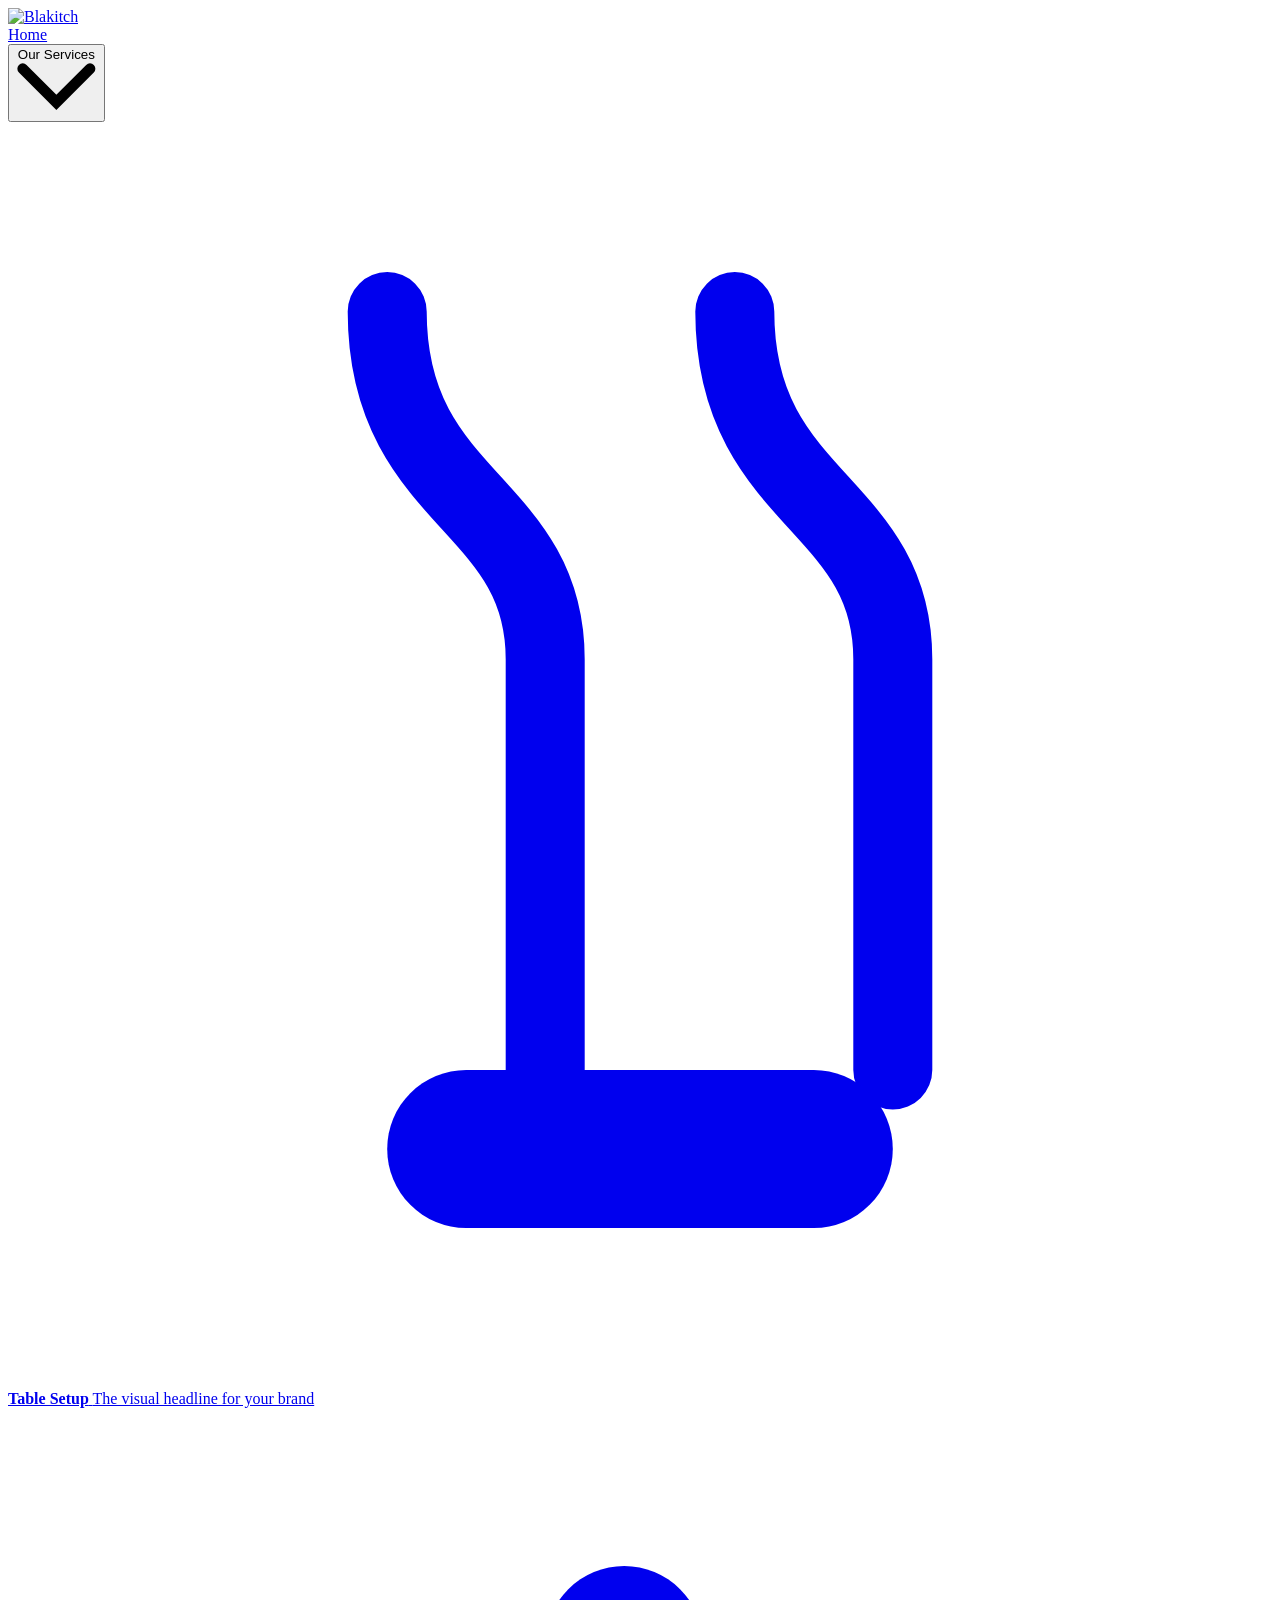
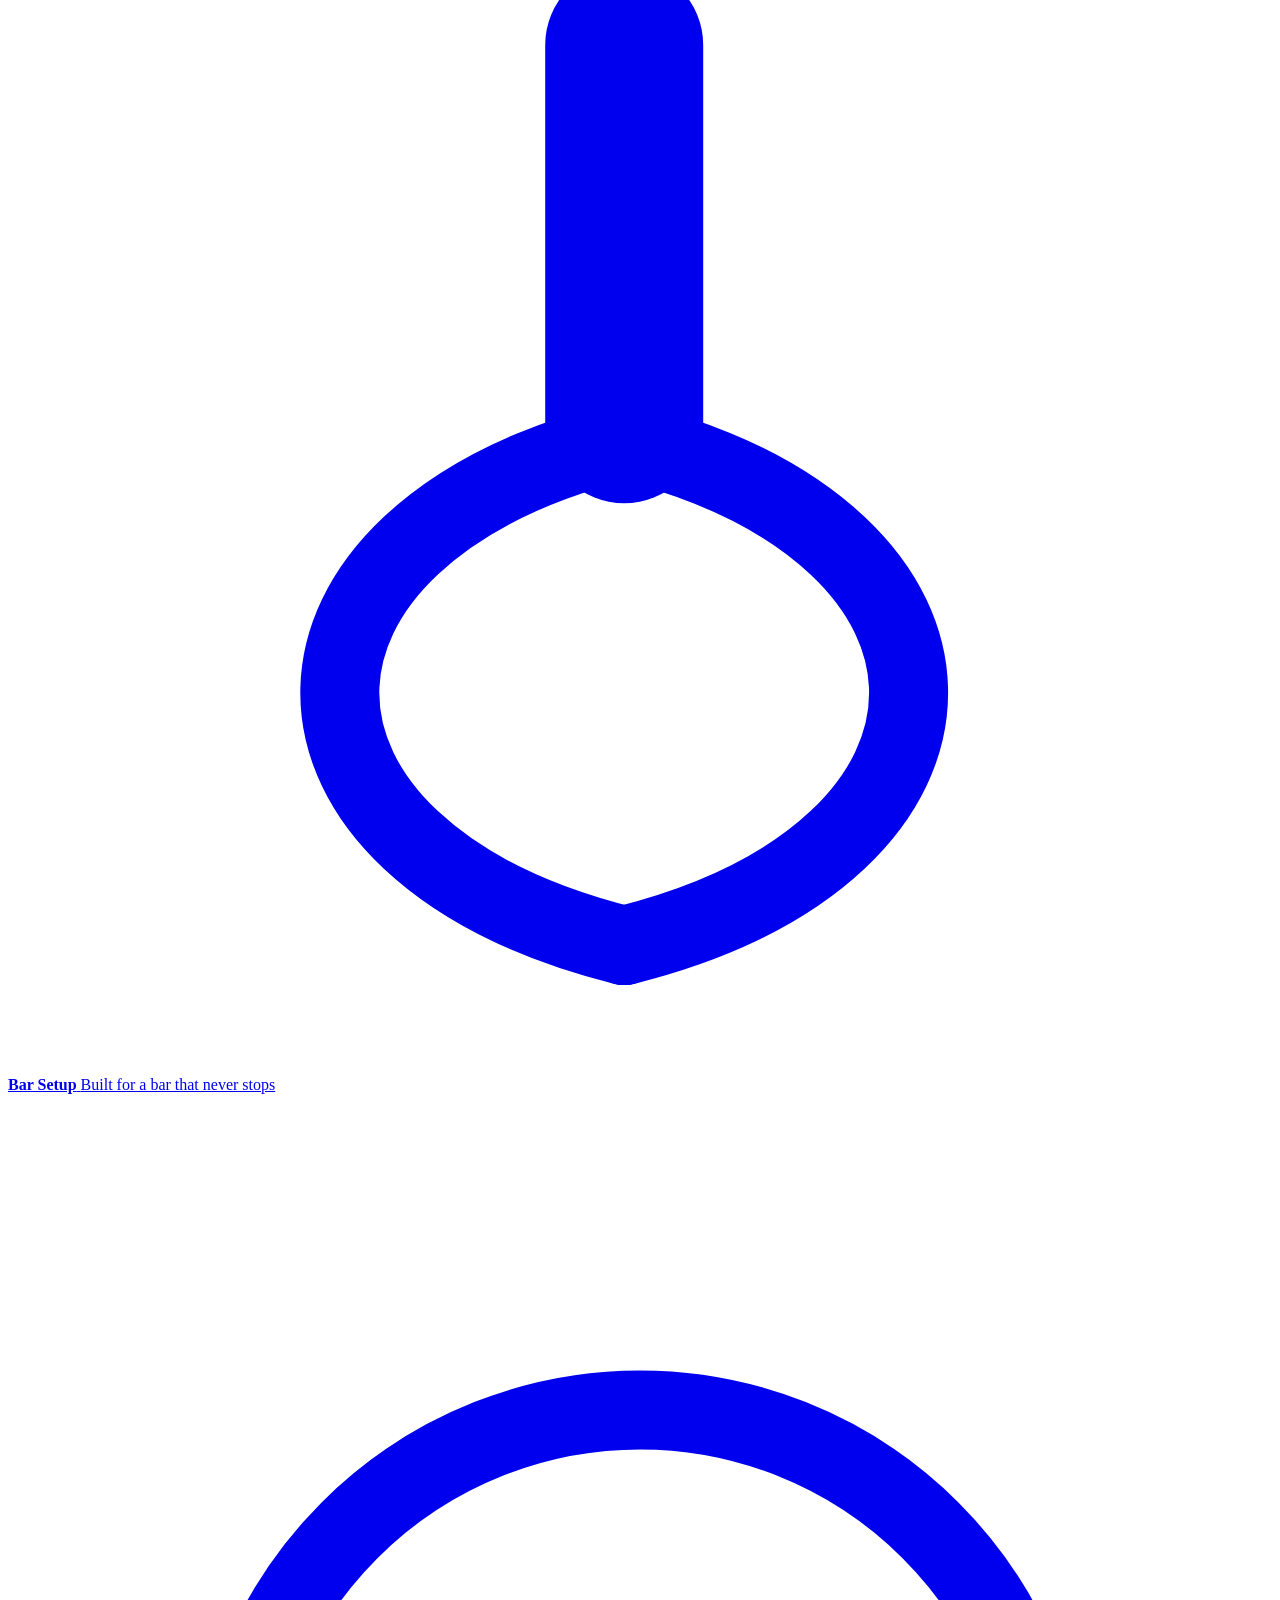
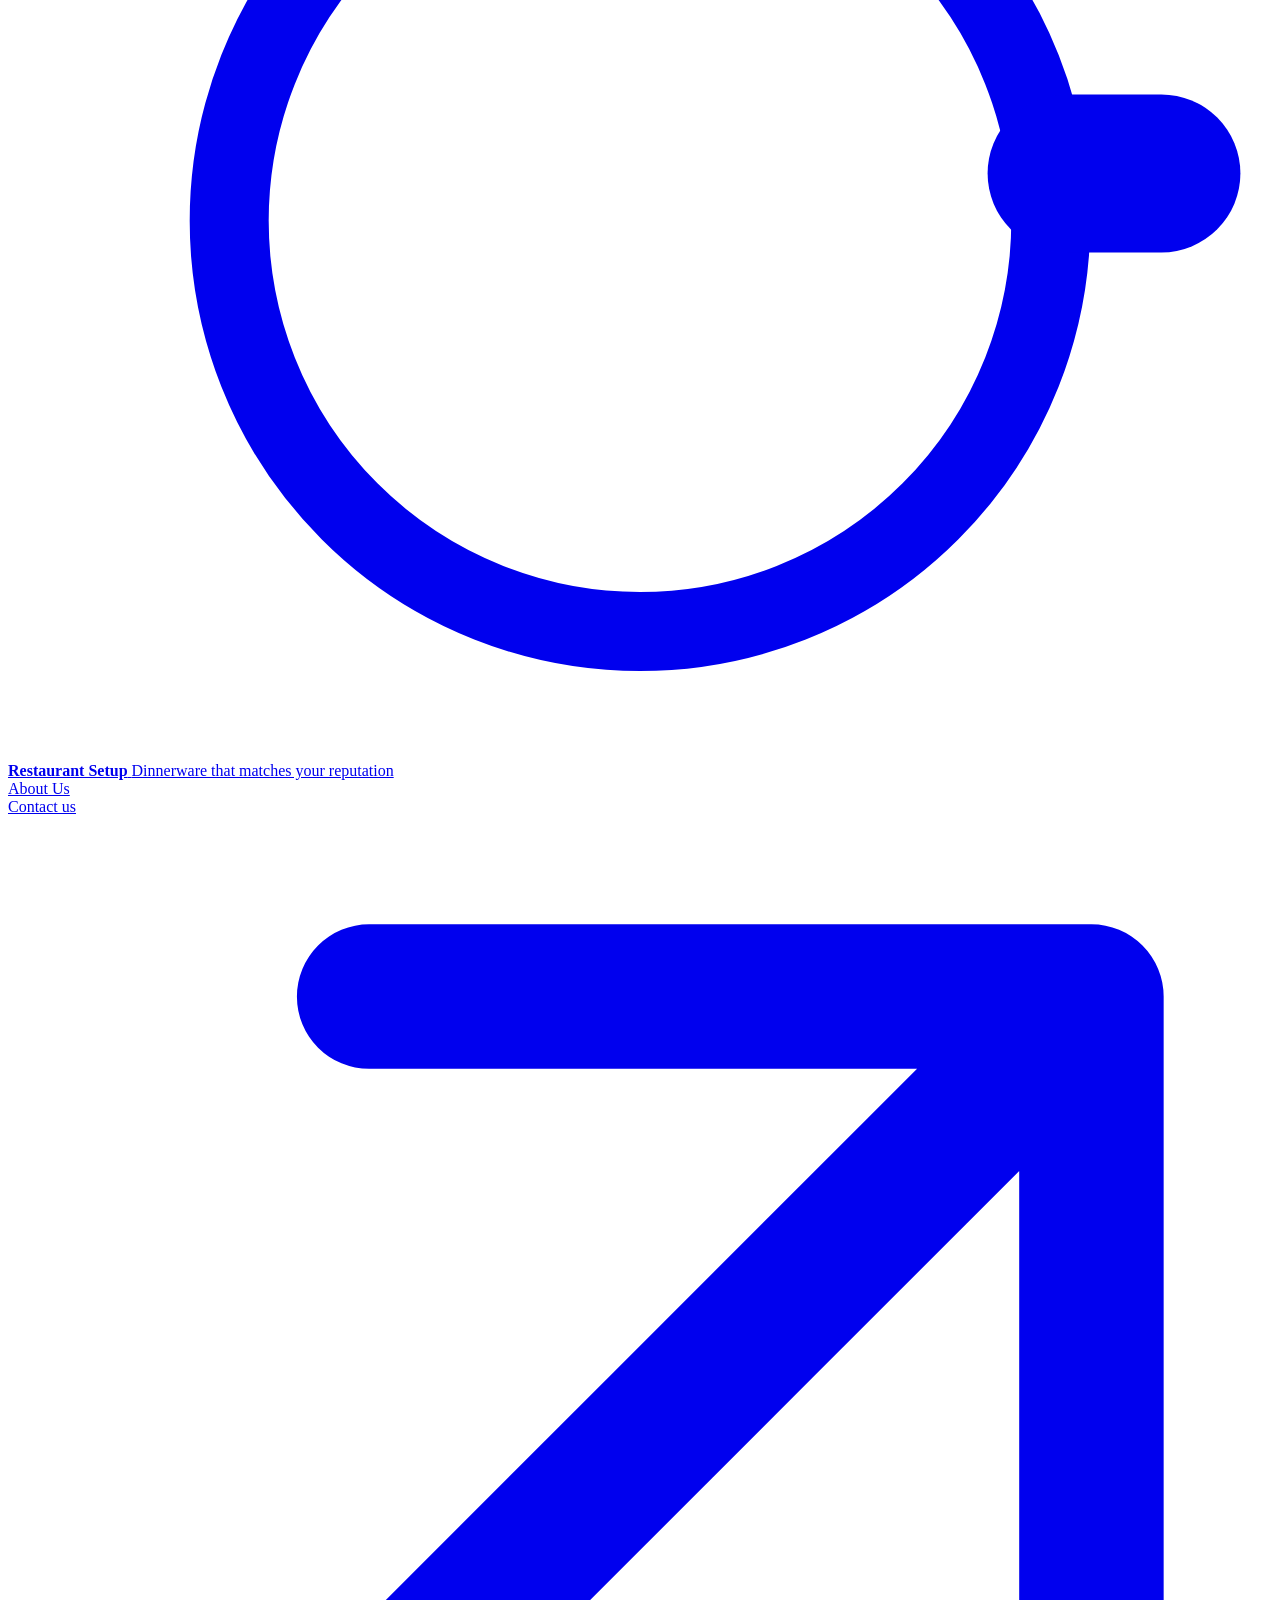
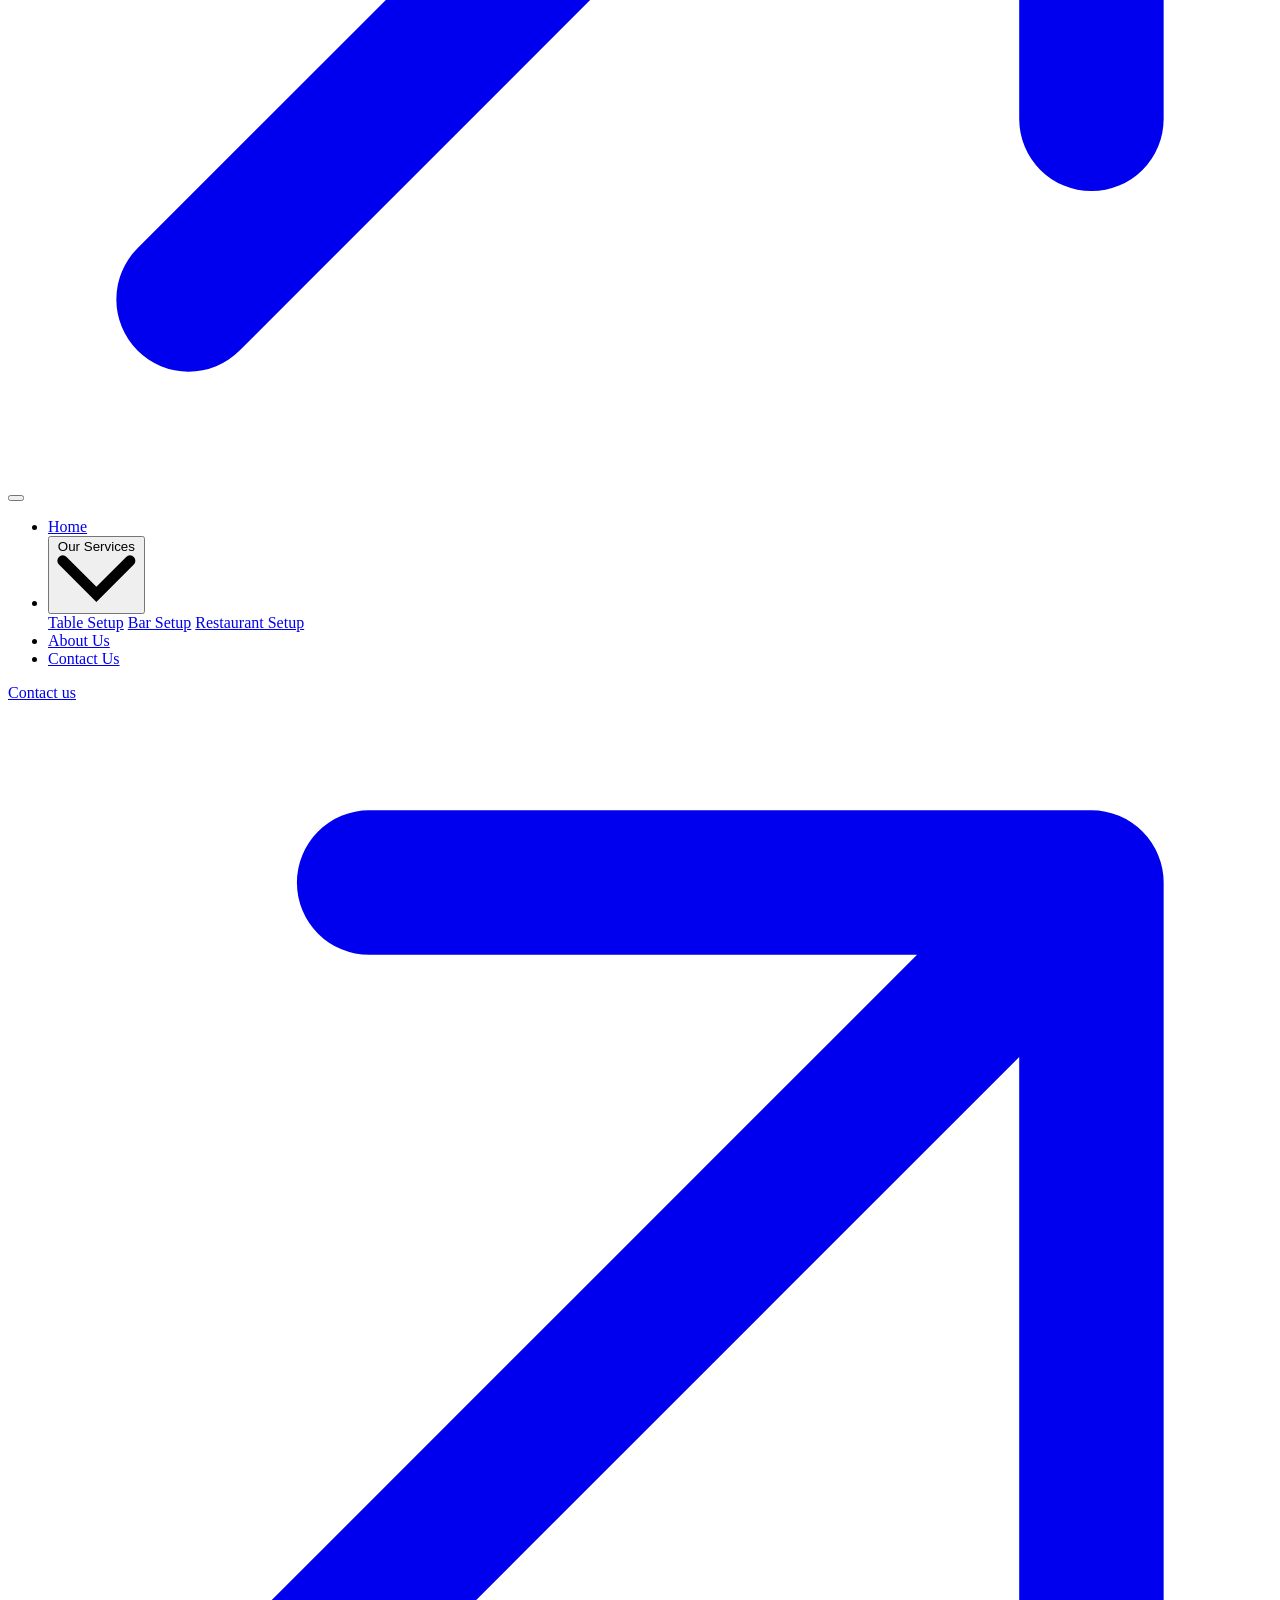
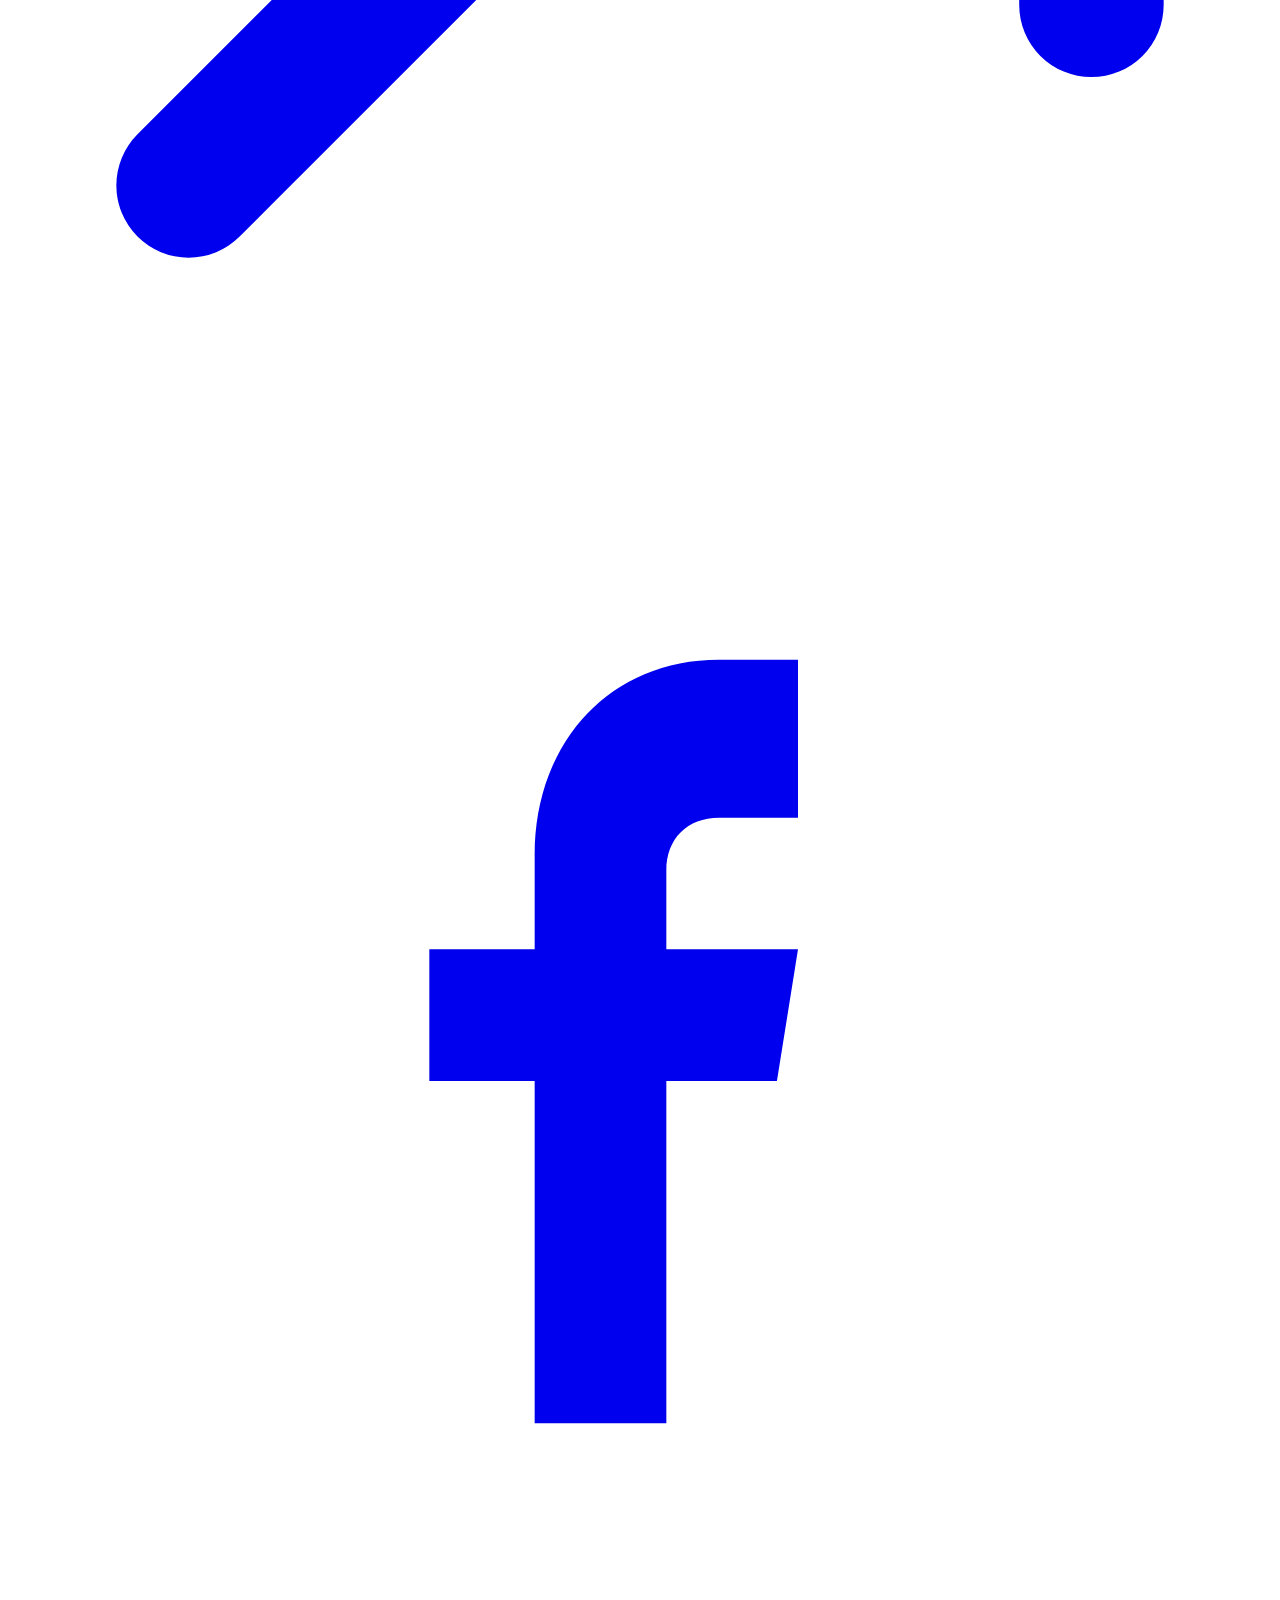
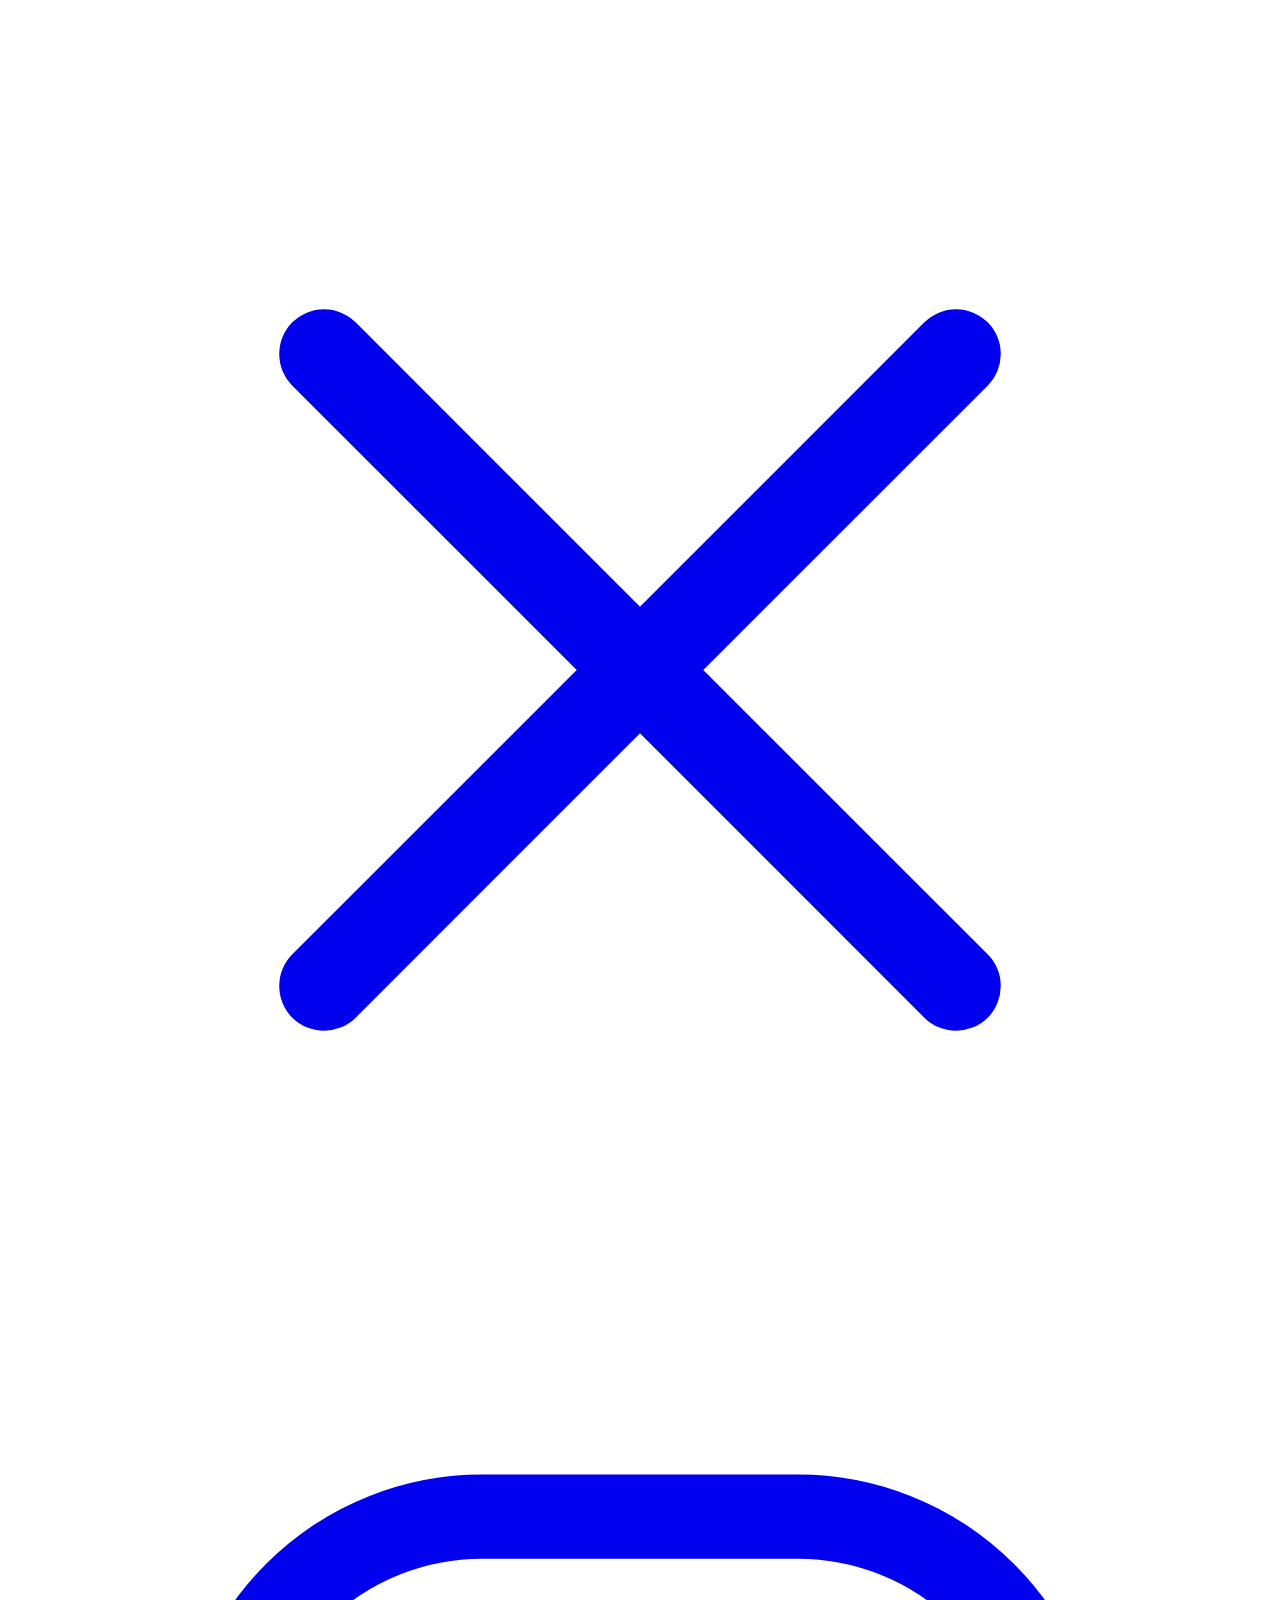
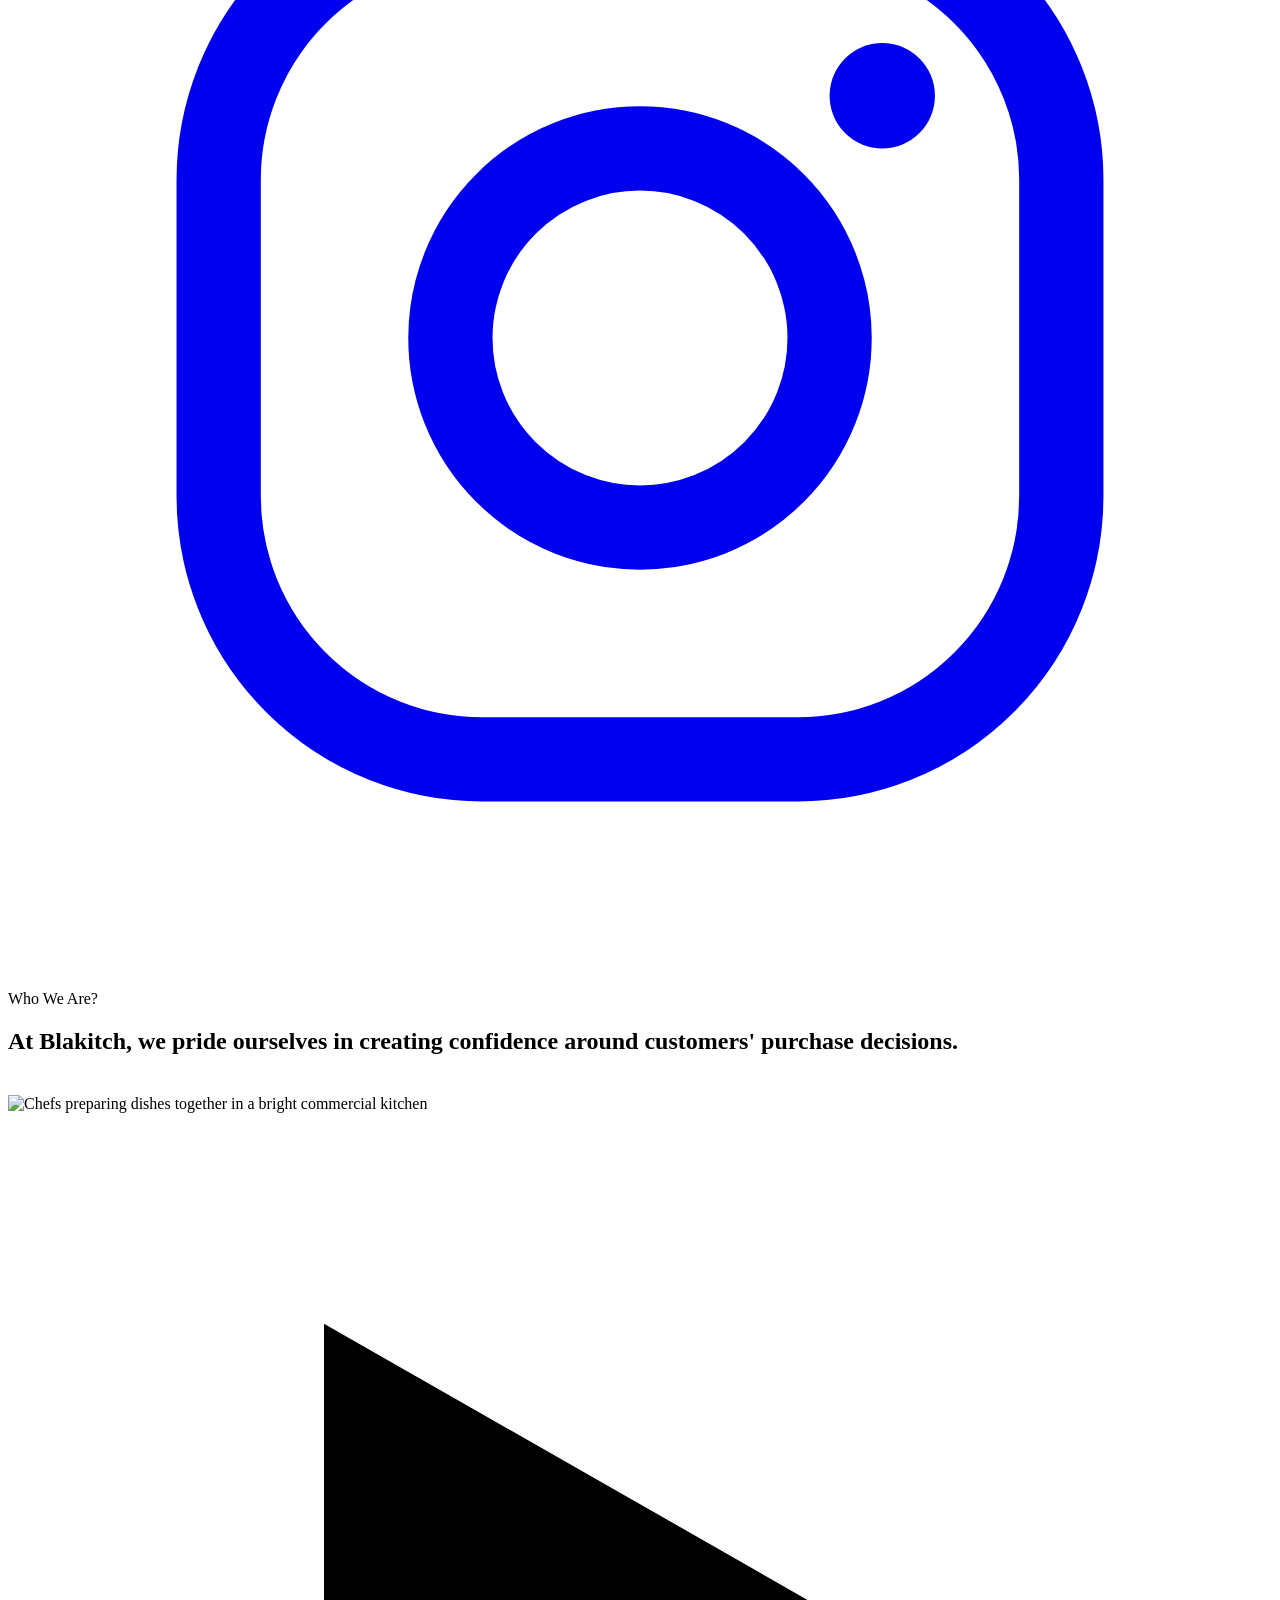
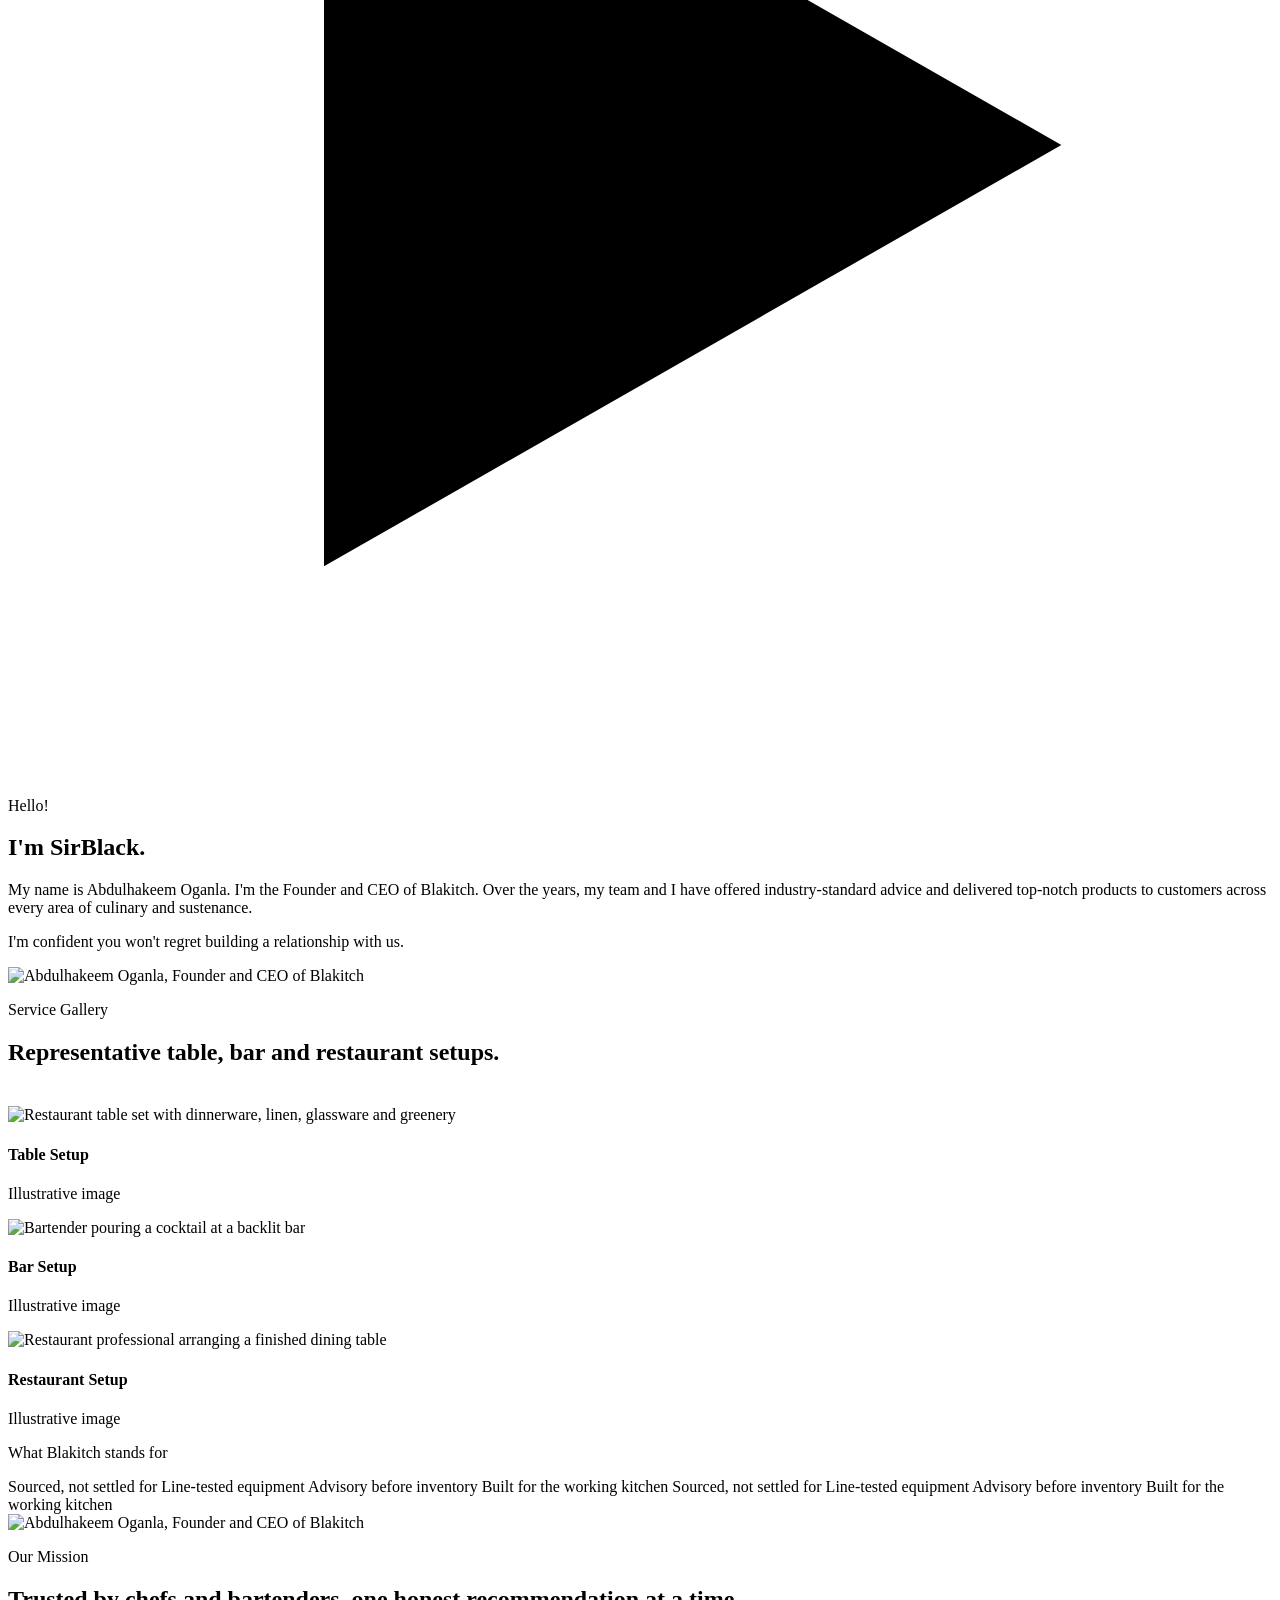
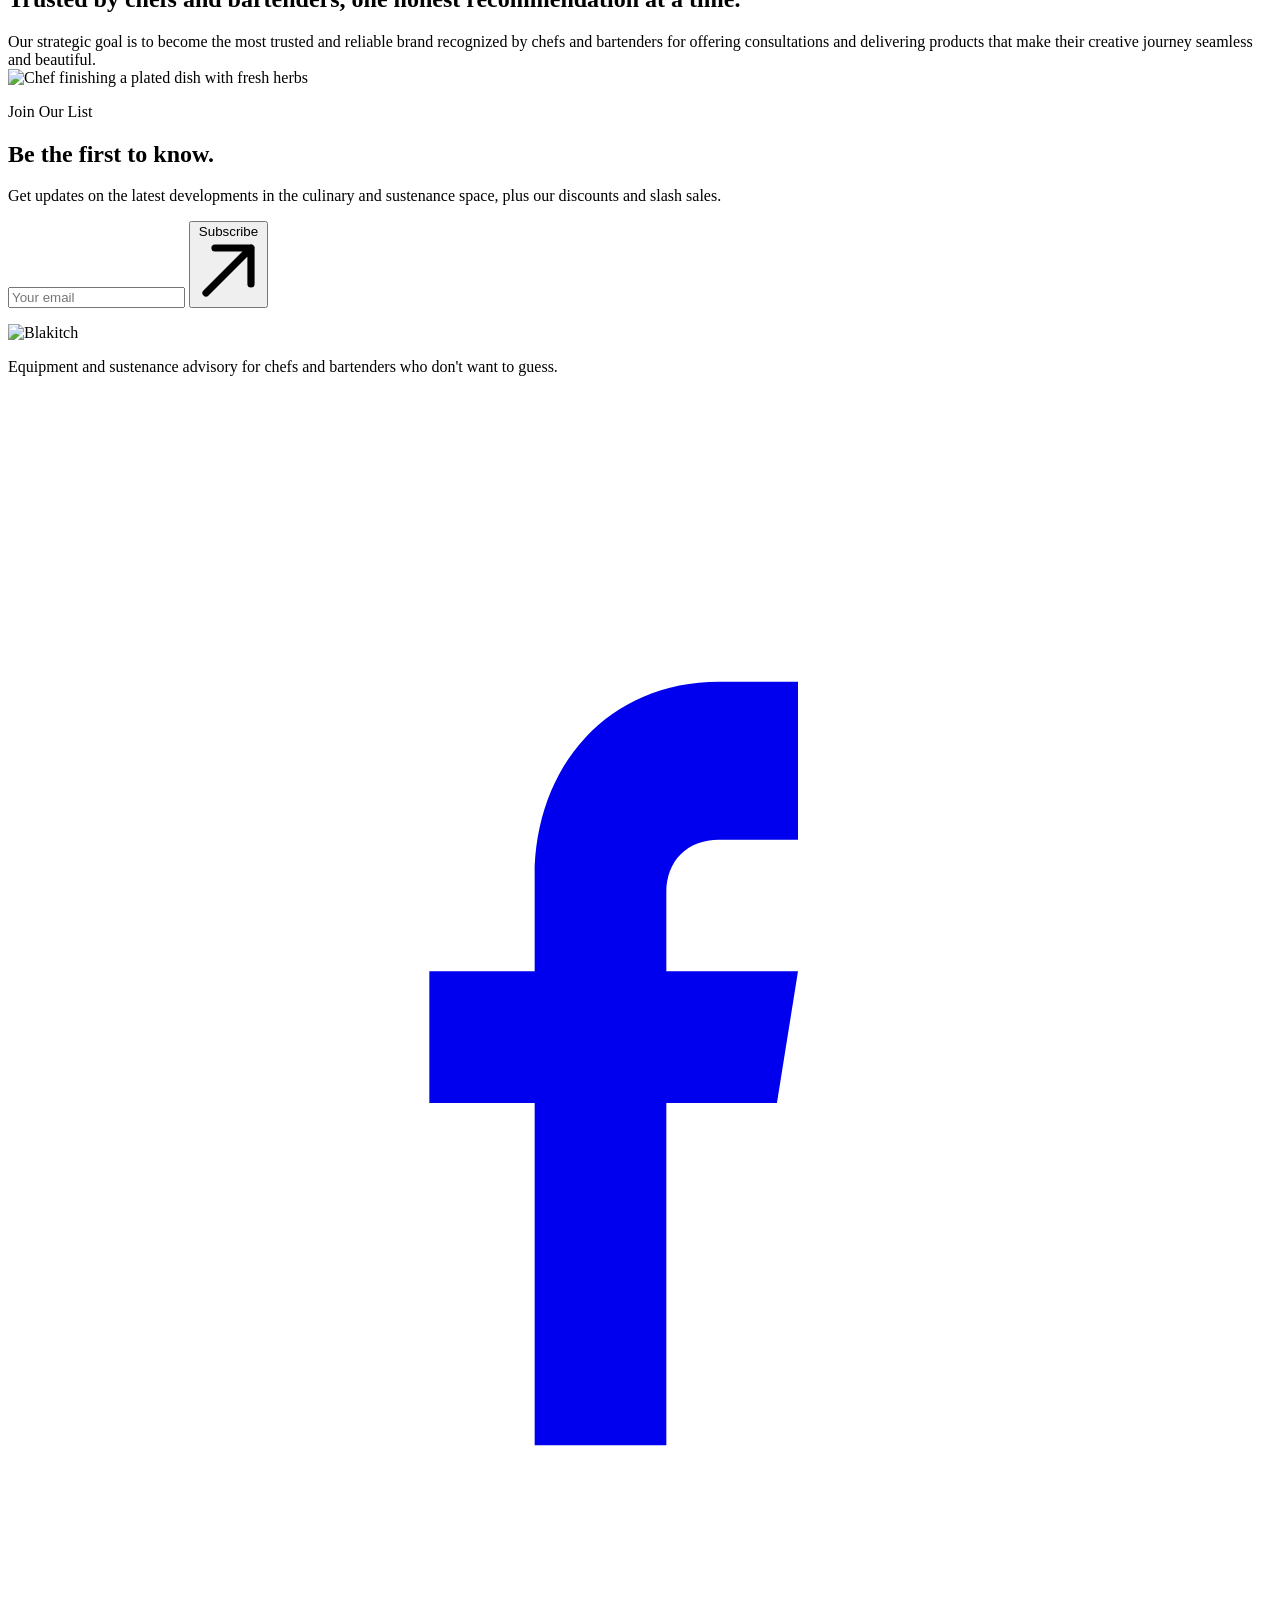
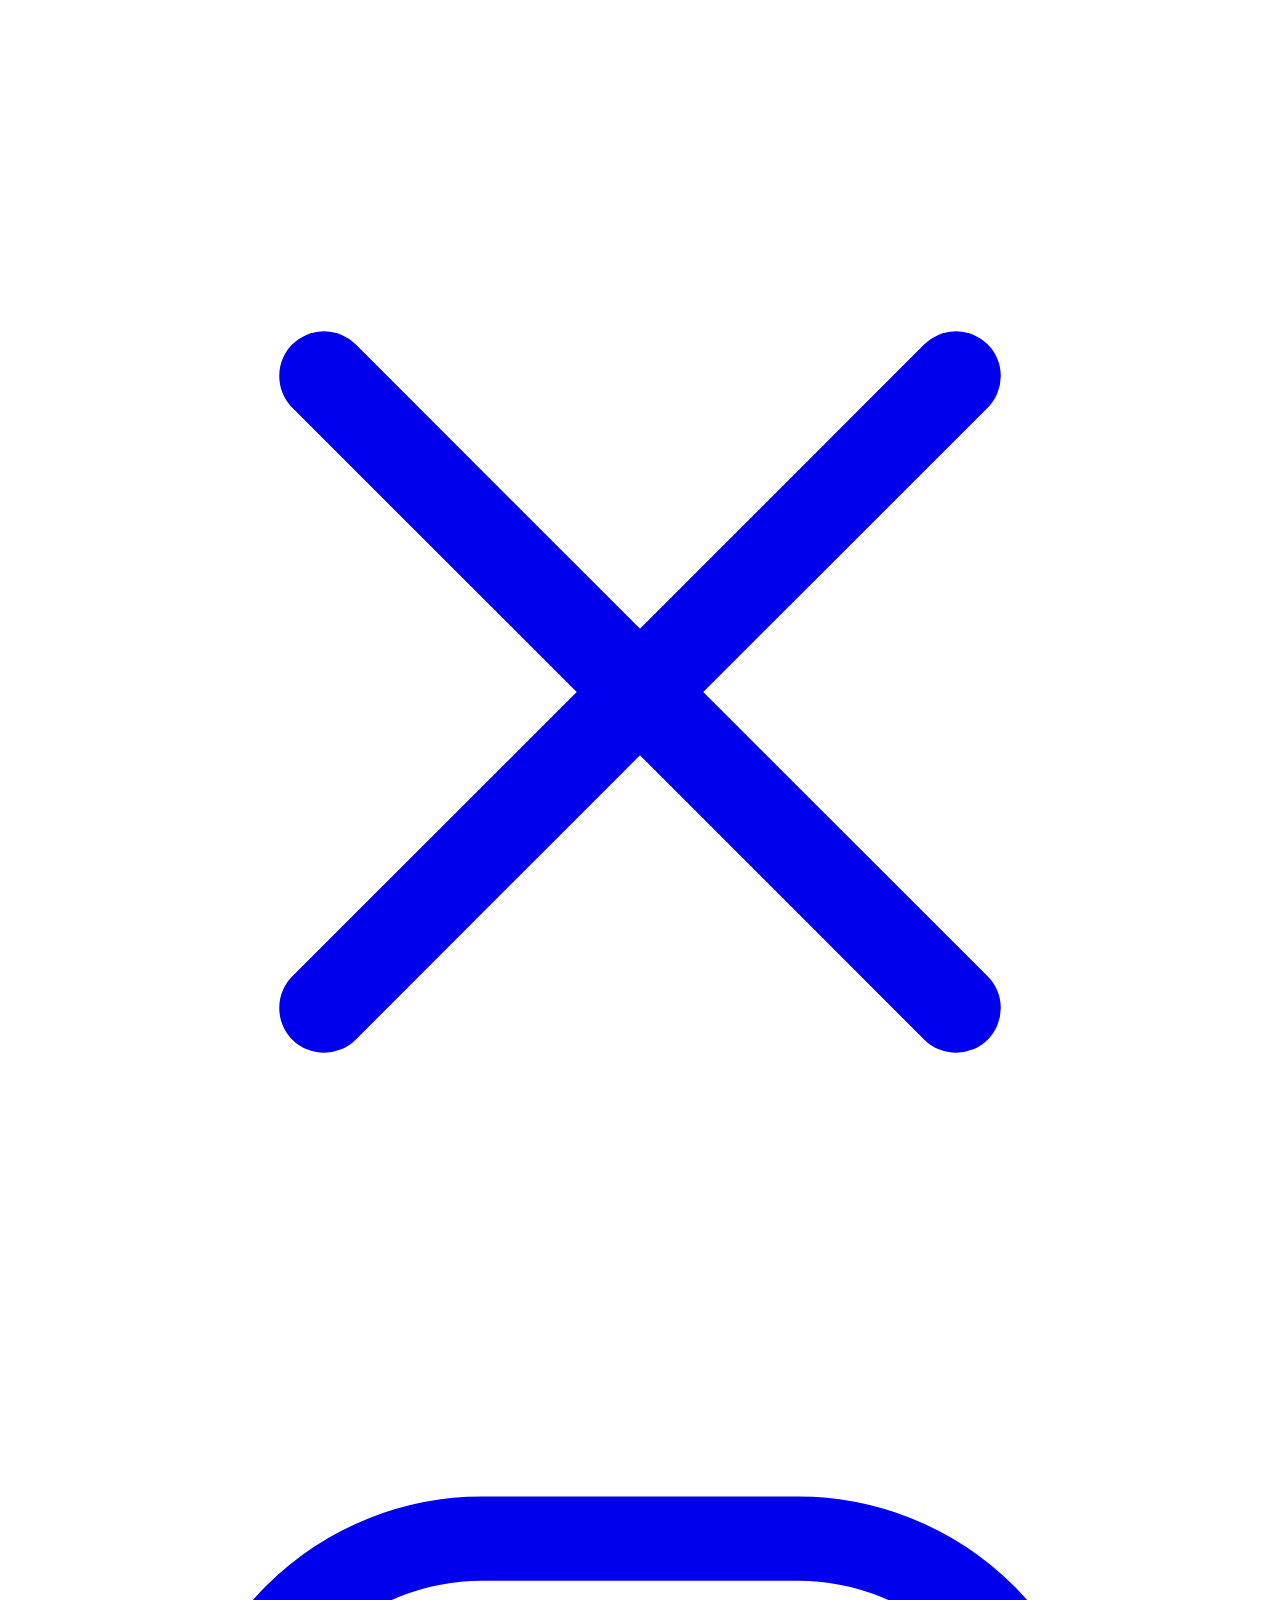
==== about.html @ 3f788731 "Add files via upload" ====
<!DOCTYPE html>
<html lang="en">
<head>
<meta charset="UTF-8">
<meta name="viewport" content="width=device-width, initial-scale=1.0">
<title>About Us — Blakitch</title>
<meta name="description" content="At Blakitch, we pride ourselves in creating confidence around customers' purchase decisions. Meet the team behind the brand.">
<link rel="icon" type="image/png" href="assets/blakitch-logo-transparent.png">
<link rel="preconnect" href="https://fonts.googleapis.com">
<link rel="preconnect" href="https://fonts.gstatic.com" crossorigin>
<link href="https://fonts.googleapis.com/css2?family=Space+Grotesk:wght@500;600;700&family=Inter:wght@400;500;600;700&family=JetBrains+Mono:wght@500&display=swap" rel="stylesheet">
<link rel="stylesheet" href="css/styles.css">
</head>
<body>

<!-- ============ HEADER ============ -->
<header class="site-header">
  <div class="wrap header-inner">
    <a href="index.html" class="brand">
      <img src="assets/blakitch-logo-white.png" alt="Blakitch" class="brand-mark">
    </a>

    <nav class="main-nav" aria-label="Primary">
      <a href="index.html">Home</a>
      <div class="nav-item">
        <button class="dropdown-trigger" aria-expanded="false">
          Our Services
          <svg viewBox="0 0 12 8" fill="none"><path d="M1 1L6 6L11 1" stroke="currentColor" stroke-width="1.6" stroke-linecap="round"/></svg>
        </button>
        <div class="dropdown-panel">
          <a class="dropdown-link" href="services.html#table-setup">
            <span class="dd-icon"><svg viewBox="0 0 80 80"><path d="M24 12 C24 24 34 24 34 34 L34 60" fill="none" stroke="currentColor" stroke-width="5" stroke-linecap="round"/><path d="M46 12 C46 24 56 24 56 34 L56 60" fill="none" stroke="currentColor" stroke-width="5" stroke-linecap="round"/><rect x="24" y="60" width="32" height="10" rx="5" fill="currentColor"/></svg></span>
            <strong>Table Setup</strong>
            <span>The visual headline for your brand</span>
          </a>
          <a class="dropdown-link" href="services.html#bar-setup">
            <span class="dd-icon"><svg viewBox="0 0 80 80"><rect x="34" y="10" width="10" height="34" rx="5" fill="currentColor"/><path d="M39 40 C15 46 15 66 39 72" fill="none" stroke="currentColor" stroke-width="5" stroke-linecap="round"/><path d="M39 40 C63 46 63 66 39 72" fill="none" stroke="currentColor" stroke-width="5" stroke-linecap="round"/></svg></span>
            <strong>Bar Setup</strong>
            <span>Built for a bar that never stops</span>
          </a>
          <a class="dropdown-link" href="services.html#restaurant-setup">
            <span class="dd-icon"><svg viewBox="0 0 80 80"><circle cx="40" cy="46" r="26" fill="none" stroke="currentColor" stroke-width="5"/><rect x="62" y="38" width="16" height="10" rx="5" fill="currentColor"/></svg></span>
            <strong>Restaurant Setup</strong>
            <span>Dinnerware that matches your reputation</span>
          </a>
        </div>
      </div>
      <a href="about.html" aria-current="page">About Us</a>
    </nav>

    <div class="header-actions">
      <a href="contact.html" class="btn btn-primary">
        Contact us
        <svg viewBox="0 0 14 14" fill="none"><path d="M2 12L12 2M12 2H4M12 2V10" stroke="currentColor" stroke-width="1.6" stroke-linecap="round" stroke-linejoin="round"/></svg>
      </a>
      <button class="nav-toggle" id="navToggle" aria-label="Open menu" aria-expanded="false">
        <span class="bar"></span><span class="bar"></span><span class="bar"></span>
      </button>
    </div>
  </div>
</header>

  <div class="mobile-menu" id="mobileMenu">
    <ul class="mobile-menu-links">
      <li><a href="index.html">Home</a></li>
      <li class="mobile-accordion">
        <button class="mobile-accordion-trigger">
          Our Services
          <svg viewBox="0 0 12 8" fill="none"><path d="M1 1L6 6L11 1" stroke="currentColor" stroke-width="1.6" stroke-linecap="round"/></svg>
        </button>
        <div class="mobile-accordion-panel">
          <a href="services.html#table-setup">Table Setup</a>
          <a href="services.html#bar-setup">Bar Setup</a>
          <a href="services.html#restaurant-setup">Restaurant Setup</a>
        </div>
      </li>
      <li><a href="about.html">About Us</a></li>
      <li><a href="contact.html">Contact Us</a></li>
    </ul>
    <div class="mobile-menu-foot">
      <a href="contact.html" class="btn btn-primary btn-block">
        Contact us
        <svg viewBox="0 0 14 14" fill="none"><path d="M2 12L12 2M12 2H4M12 2V10" stroke="currentColor" stroke-width="1.6" stroke-linecap="round" stroke-linejoin="round"/></svg>
      </a>
      <div class="mobile-socials">
        <a href="#" aria-label="Facebook"><svg viewBox="0 0 24 24" fill="none"><path d="M15 8.5H13.5C12.9 8.5 12.5 8.9 12.5 9.5V11H15L14.6 13.5H12.5V20H10V13.5H8V11H10V9.2C10 7.1 11.4 5.5 13.5 5.5H15V8.5Z" fill="currentColor"/></svg></a>
        <a href="#" aria-label="Twitter"><svg viewBox="0 0 24 24" fill="none"><path d="M18 6L6 18M6 6L18 18" stroke="currentColor" stroke-width="1.7" stroke-linecap="round"/></svg></a>
        <a href="#" aria-label="Instagram"><svg viewBox="0 0 24 24" fill="none"><rect x="4" y="4" width="16" height="16" rx="5" stroke="currentColor" stroke-width="1.6"/><circle cx="12" cy="12" r="3.6" stroke="currentColor" stroke-width="1.6"/><circle cx="16.6" cy="7.4" r="1" fill="currentColor"/></svg></a>
      </div>
    </div>
  </div>

<main>

  <!-- ============ HERO ============ -->
  <section class="hero">
    <div class="wrap">
      <div class="hero-inner center">
        <p class="eyebrow center">Who We Are?</p>
        <h1 class="hero-title center" data-split>At Blakitch, we pride ourselves in creating confidence around customers' purchase decisions.</h1>
      </div>
    </div>

    <div class="wrap" style="margin-top:40px;">
      <div class="photo reveal" style="aspect-ratio:21/9;">
        <img class="photo-image" src="assets/kitchen-showreel.png" alt="Chefs preparing dishes together in a bright commercial kitchen">
        <div class="photo-play" aria-hidden="true"><svg viewBox="0 0 24 24" fill="currentColor"><path d="M6 4L20 12L6 20V4Z"/></svg></div>
      </div>
    </div>
  </section>

  <!-- ============ FOUNDER BIO ============ -->
  <section class="section">
    <div class="wrap">
      <div class="split-block reverse reveal">
        <div>
          <p class="eyebrow">Hello!</p>
          <h2 class="section-title">I'm SirBlack.</h2>
          <p class="section-lede" style="margin-bottom:0;">My name is Abdulhakeem Oganla. I'm the Founder and CEO of Blakitch. Over the years, my team and I have offered industry-standard advice and delivered top-notch products to customers across every area of culinary and sustenance.</p>
          <p class="section-lede">I'm confident you won't regret building a relationship with us.</p>
        </div>
        <div class="photo photo--bar-bottom">
          <img class="photo-image" src="assets/Blakitch CEO.png" alt="Abdulhakeem Oganla, Founder and CEO of Blakitch">
          <div class="photo-bar"></div>
        </div>
      </div>
    </div>
  </section>

  <!-- ============ PORTFOLIO ============ -->
  <section class="section section-tight">
    <div class="wrap">
      <p class="eyebrow center">Service Gallery</p>
      <h2 class="section-title center">Representative table, bar and restaurant setups.</h2>

      <div class="portfolio-grid" style="margin-top:40px;">
        <div class="portfolio-item reveal">
          <div class="photo photo--bar-bottom"><img class="photo-image" src="assets/portfolio-table-setup.png" alt="Restaurant table set with dinnerware, linen, glassware and greenery"><div class="photo-bar"></div></div>
          <h4>Table Setup</h4>
          <p>Illustrative image</p>
        </div>
        <div class="portfolio-item reveal">
          <div class="photo photo--bar-bottom"><img class="photo-image" src="assets/portfolio-bar-setup.png" alt="Bartender pouring a cocktail at a backlit bar"><div class="photo-bar"></div></div>
          <h4>Bar Setup</h4>
          <p>Illustrative image</p>
        </div>
        <div class="portfolio-item reveal">
          <div class="photo photo--bar-bottom"><img class="photo-image" src="assets/portfolio-restaurant-setup.png" alt="Restaurant professional arranging a finished dining table"><div class="photo-bar"></div></div>
          <h4>Restaurant Setup</h4>
          <p>Illustrative image</p>
        </div>
      </div>
    </div>
  </section>

  <!-- ============ MARQUEE STRIP ============ -->
  <div class="marquee-section">
    <p class="marquee-label">What Blakitch stands for</p>
    <div class="marquee-wrap">
      <div class="marquee-track" data-marquee data-speed="34">
        <span class="brand-chip">Sourced, not settled for</span>
        <span class="brand-chip">Line-tested equipment</span>
        <span class="brand-chip">Advisory before inventory</span>
        <span class="brand-chip">Built for the working kitchen</span>
        <span class="brand-chip">Sourced, not settled for</span>
        <span class="brand-chip">Line-tested equipment</span>
        <span class="brand-chip">Advisory before inventory</span>
        <span class="brand-chip">Built for the working kitchen</span>
      </div>
    </div>
  </div>

  <!-- ============ OUR MISSION ============ -->
  <section class="section">
    <div class="wrap">
      <div class="split-block reveal">
        <div class="photo photo--bar-bottom">
          <img class="photo-image" src="assets/Blakitch CEO.png" alt="Abdulhakeem Oganla, Founder and CEO of Blakitch">
          <div class="photo-bar"></div>
        </div>
        <div>
          <p class="eyebrow">Our Mission</p>
          <h2 class="section-title">Trusted by chefs and bartenders, one honest recommendation at a time.</h2>
          <p class="section-lede" style="margin-bottom:0;">Our strategic goal is to become the most trusted and reliable brand recognized by chefs and bartenders for offering consultations and delivering products that make their creative journey seamless and beautiful.</p>
        </div>
      </div>
    </div>
  </section>

  <!-- ============ JOIN OUR LIST ============ -->
  <section class="section section-tight">
    <div class="wrap">
      <div class="joinlist reveal">
        <div class="photo">
          <img class="photo-image" src="assets/newsletter-chef-plating.png" alt="Chef finishing a plated dish with fresh herbs">
        </div>
        <div class="joinlist-copy">
          <p class="eyebrow">Join Our List</p>
          <h2 class="section-title">Be the first to know.</h2>
          <p>Get updates on the latest developments in the culinary and sustenance space, plus our discounts and slash sales.</p>
          <form class="joinlist-form">
            <input type="email" required placeholder="Your email">
            <button type="submit" class="btn btn-primary">
              Subscribe
              <svg viewBox="0 0 14 14" fill="none"><path d="M2 12L12 2M12 2H4M12 2V10" stroke="currentColor" stroke-width="1.6" stroke-linecap="round" stroke-linejoin="round"/></svg>
            </button>
          </form>
          <p class="form-note"></p>
        </div>
      </div>
    </div>
  </section>

</main>

<!-- ============ FOOTER ============ -->
<footer class="site-footer">
  <div class="wrap footer-grid">
    <div>
      <img src="assets/blakitch-logo-white.png" alt="Blakitch" class="footer-brand-mark">
      <p class="footer-tagline">Equipment and sustenance advisory for chefs and bartenders who don't want to guess.</p>
      <div class="footer-socials">
        <a href="#" aria-label="Facebook"><svg viewBox="0 0 24 24" fill="none"><path d="M15 8.5H13.5C12.9 8.5 12.5 8.9 12.5 9.5V11H15L14.6 13.5H12.5V20H10V13.5H8V11H10V9.2C10 7.1 11.4 5.5 13.5 5.5H15V8.5Z" fill="currentColor"/></svg></a>
        <a href="#" aria-label="Twitter"><svg viewBox="0 0 24 24" fill="none"><path d="M18 6L6 18M6 6L18 18" stroke="currentColor" stroke-width="1.7" stroke-linecap="round"/></svg></a>
        <a href="#" aria-label="Instagram"><svg viewBox="0 0 24 24" fill="none"><rect x="4" y="4" width="16" height="16" rx="5" stroke="currentColor" stroke-width="1.6"/><circle cx="12" cy="12" r="3.6" stroke="currentColor" stroke-width="1.6"/><circle cx="16.6" cy="7.4" r="1" fill="currentColor"/></svg></a>
      </div>
    </div>
    <div class="footer-col">
      <h4>Company</h4>
      <ul>
        <li><a href="index.html">Home</a></li>
        <li><a href="services.html">Our Services</a></li>
        <li><a href="about.html" aria-current="page">About Us</a></li>
      </ul>
    </div>
    <div class="footer-col">
      <h4>Contact Us</h4>
      <ul>
        <li><a href="contact.html">Feel free to reach us</a></li>
        <li><a href="mailto:ceo@blakitch.com">ceo@blakitch.com</a></li>
        <li><a href="tel:+2347012080337">+234 701 208 0337</a></li>
      </ul>
    </div>
  </div>
  <div class="wrap footer-bottom">
    <div class="footer-bottom-mark">
      <img src="assets/blakitch-logo-white.png" alt="">
      <p class="footer-copy">&copy; <span data-year></span> Blakitch. All rights reserved.</p>
    </div>
    <div class="footer-legal">
      <a href="#">Privacy Policy</a>
    </div>
  </div>
</footer>

<script src="assets/vendor/gsap/gsap.min.js"></script>
<script src="assets/vendor/gsap/ScrollTrigger.min.js"></script>
<script src="js/main.js"></script>
<script src="js/animations.js"></script>
</body>
</html>
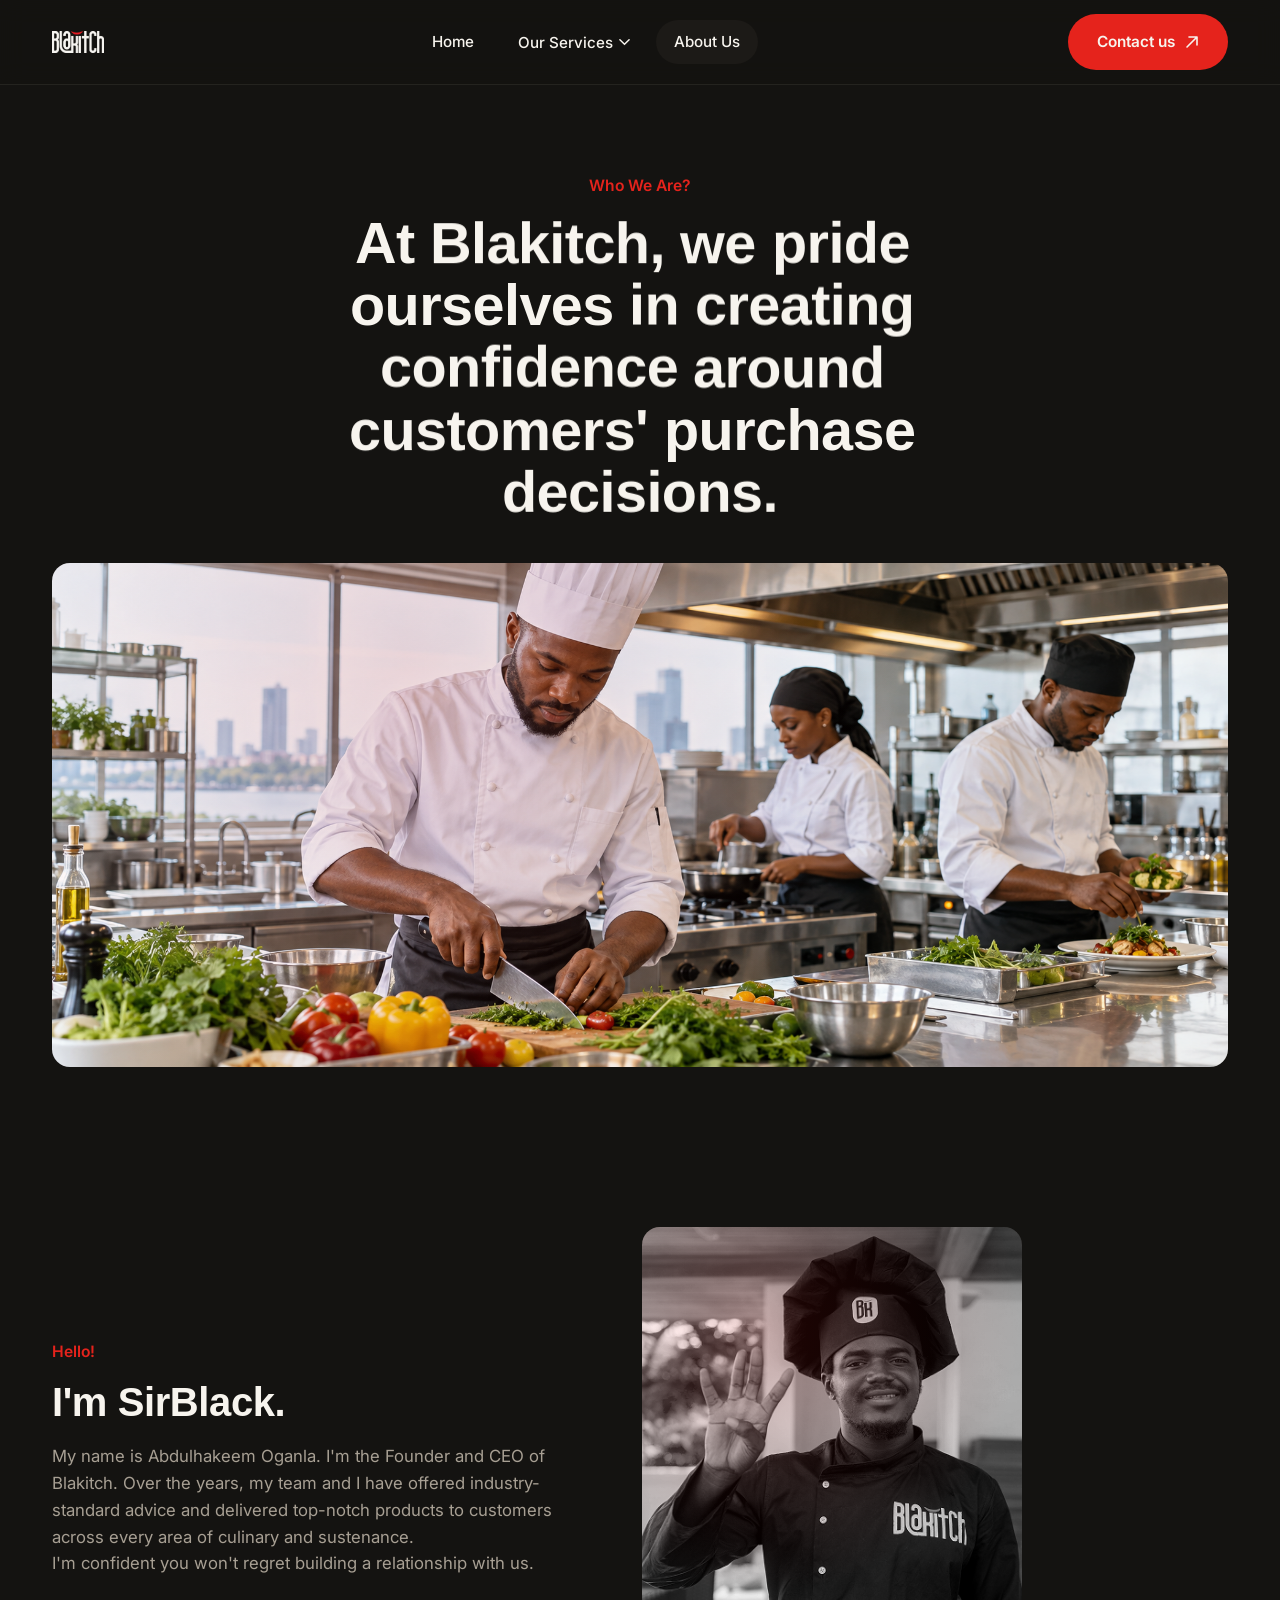
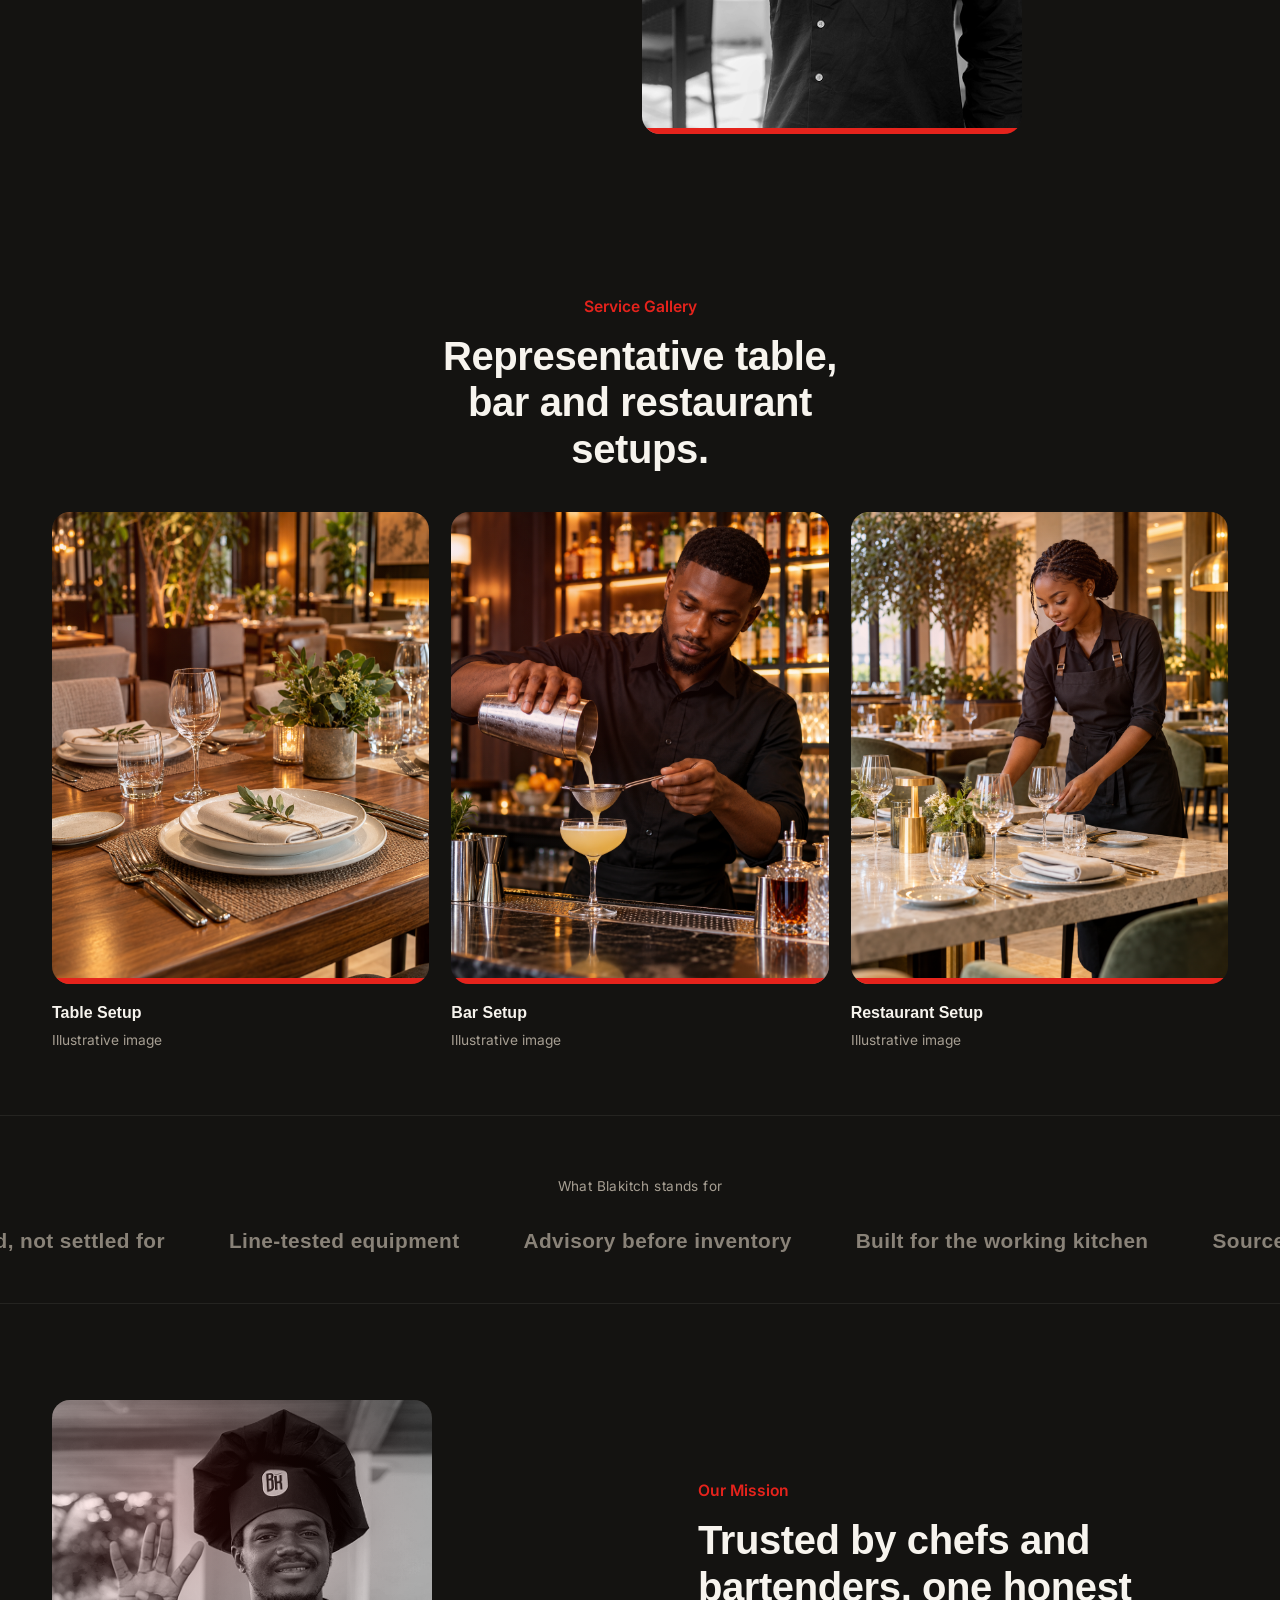
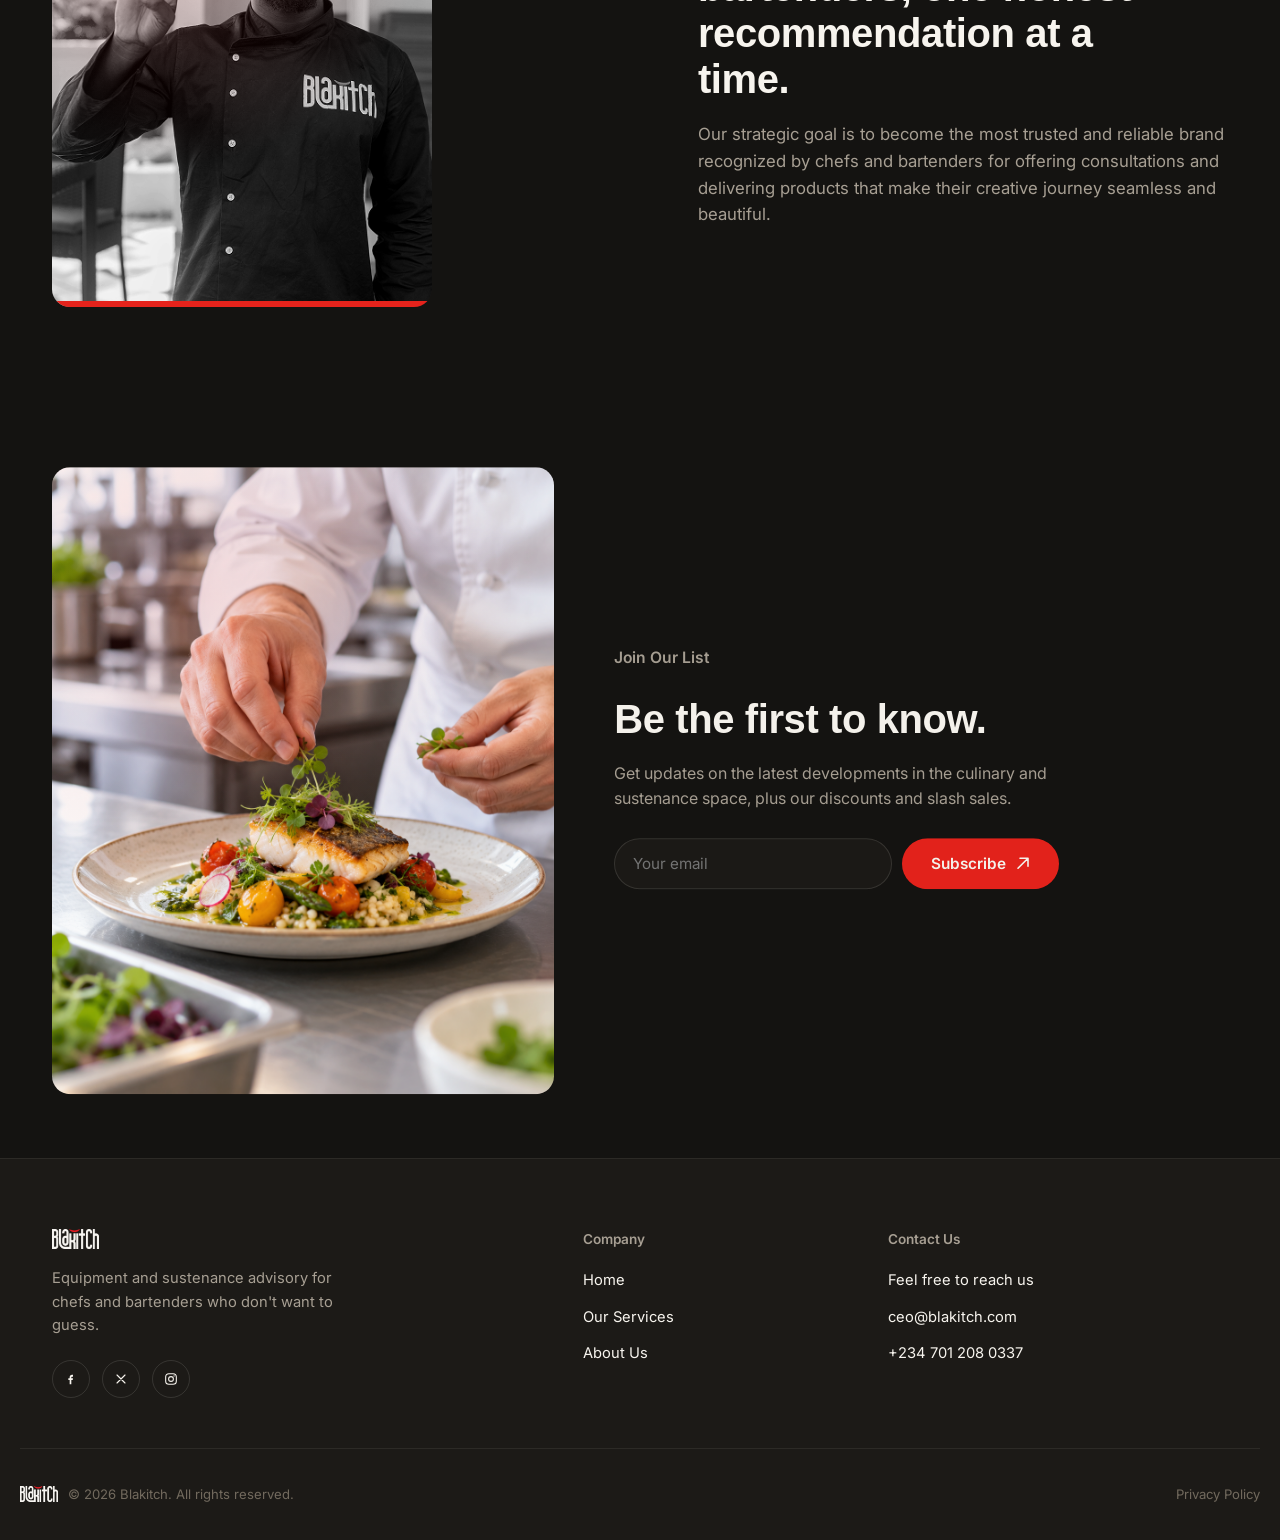
==== commit 338865d4: "Update social media links in footer" ====
--- a/about.html
+++ b/about.html
@@ -220,9 +220,9 @@
       <img src="assets/blakitch-logo-white.png" alt="Blakitch" class="footer-brand-mark">
       <p class="footer-tagline">Equipment and sustenance advisory for chefs and bartenders who don't want to guess.</p>
       <div class="footer-socials">
-        <a href="#" aria-label="Facebook"><svg viewBox="0 0 24 24" fill="none"><path d="M15 8.5H13.5C12.9 8.5 12.5 8.9 12.5 9.5V11H15L14.6 13.5H12.5V20H10V13.5H8V11H10V9.2C10 7.1 11.4 5.5 13.5 5.5H15V8.5Z" fill="currentColor"/></svg></a>
+        <a href="https://web.facebook.com/profile.php?id=100051636503921" aria-label="Facebook"><svg viewBox="0 0 24 24" fill="none"><path d="M15 8.5H13.5C12.9 8.5 12.5 8.9 12.5 9.5V11H15L14.6 13.5H12.5V20H10V13.5H8V11H10V9.2C10 7.1 11.4 5.5 13.5 5.5H15V8.5Z" fill="currentColor"/></svg></a>
         <a href="#" aria-label="Twitter"><svg viewBox="0 0 24 24" fill="none"><path d="M18 6L6 18M6 6L18 18" stroke="currentColor" stroke-width="1.7" stroke-linecap="round"/></svg></a>
-        <a href="#" aria-label="Instagram"><svg viewBox="0 0 24 24" fill="none"><rect x="4" y="4" width="16" height="16" rx="5" stroke="currentColor" stroke-width="1.6"/><circle cx="12" cy="12" r="3.6" stroke="currentColor" stroke-width="1.6"/><circle cx="16.6" cy="7.4" r="1" fill="currentColor"/></svg></a>
+        <a href="https://www.instagram.com/blakitch/" aria-label="Instagram"><svg viewBox="0 0 24 24" fill="none"><rect x="4" y="4" width="16" height="16" rx="5" stroke="currentColor" stroke-width="1.6"/><circle cx="12" cy="12" r="3.6" stroke="currentColor" stroke-width="1.6"/><circle cx="16.6" cy="7.4" r="1" fill="currentColor"/></svg></a>
       </div>
     </div>
     <div class="footer-col">
--- a/css/styles.css
+++ b/css/styles.css
@@ -0,0 +1,527 @@
+/* ==========================================================================
+   Blakitch — multi-page site (Home / Services / About / Contact)
+   Tokens
+   ========================================================================== */
+:root{
+  --bg:        #141311;
+  --bg-alt:    #1C1A17;
+  --bg-alt-2:  #221F1B;
+  --white:     #F7F4EE;
+  --muted:     #A79F93;
+  --muted-dim: #726A5E;
+  --red:       #E5231C;
+  --red-dim:   #8f1611;
+  --line:      rgba(247,244,238,0.12);
+  --line-soft: rgba(247,244,238,0.07);
+
+  --display: "Space Grotesk", "Segoe UI", sans-serif;
+  --body:    "Inter", "Segoe UI", sans-serif;
+  --mono:    "JetBrains Mono", monospace;
+
+  --wrap: 1240px;
+  --radius: 18px;
+  --radius-sm: 10px;
+}
+
+*, *::before, *::after{ box-sizing: border-box; }
+html{ scroll-behavior: smooth; }
+html, body{ background: var(--bg); }
+
+body{
+  margin:0;
+  color: var(--white);
+  font-family: var(--body);
+  font-size: 16px;
+  line-height: 1.6;
+  -webkit-font-smoothing: antialiased;
+}
+
+img{ max-width:100%; display:block; }
+a{ color: inherit; text-decoration: none; }
+button{ font-family: inherit; }
+ul{ margin:0; padding:0; list-style:none; }
+
+.wrap{
+  max-width: var(--wrap);
+  margin: 0 auto;
+  padding: 0 32px;
+}
+
+@media (prefers-reduced-motion: reduce){
+  *{ animation-duration: 0.01ms !important; animation-iteration-count: 1 !important; transition-duration: 0.01ms !important; scroll-behavior: auto !important; }
+}
+
+a:focus-visible, button:focus-visible, input:focus-visible, textarea:focus-visible{
+  outline: 2.5px solid var(--red);
+  outline-offset: 3px;
+}
+
+/* ==========================================================================
+   Type
+   ========================================================================== */
+.eyebrow{
+  font-size: 0.98rem;
+  font-weight: 600;
+  color: var(--red);
+  margin: 0 0 14px;
+}
+
+h1, h2, h3{
+  font-family: var(--display);
+  font-weight: 600;
+  letter-spacing: -0.01em;
+  margin: 0;
+}
+
+.section-title{
+  font-size: clamp(1.7rem, 3.2vw, 2.5rem);
+  line-height: 1.16;
+  max-width: 20ch;
+  margin-bottom: 18px;
+}
+
+.section-lede{
+  font-size: 1.05rem;
+  color: var(--muted);
+  max-width: 58ch;
+  margin: 0 0 44px;
+}
+
+.center{ text-align: center; margin-left:auto; margin-right:auto; }
+
+/* word-by-word hero typography (spans injected by JS) */
+.split-word{ display:inline-block; will-change: transform, opacity; }
+.split-line{ display:block; overflow:hidden; }
+
+/* ==========================================================================
+   Buttons
+   ========================================================================== */
+.btn{
+  display:inline-flex; align-items:center; gap:10px;
+  padding: 15px 28px;
+  border-radius: 999px;
+  font-weight: 600; font-size: 0.96rem;
+  border: 1.5px solid transparent;
+  cursor:pointer;
+  transition: transform 0.2s ease, background 0.2s ease, color 0.2s ease, border-color .2s ease;
+  white-space: nowrap;
+}
+.btn svg{ width:14px; height:14px; flex-shrink:0; transition: transform .2s ease; }
+.btn-primary{ background: var(--red); color: var(--white); }
+.btn-primary:hover{ background:#ff2c22; transform: translateY(-2px); }
+.btn-primary:hover svg{ transform: translate(2px,-2px); }
+
+.btn-outline{ border-color: var(--line); color: var(--white); background:transparent; }
+.btn-outline:hover{ border-color: var(--white); transform: translateY(-2px); }
+
+.btn-block{ width:100%; justify-content:center; }
+
+/* ==========================================================================
+   Header / Nav
+   ========================================================================== */
+.site-header{
+  position: sticky; top:0; z-index: 100;
+  background: rgba(20,19,17,0.82);
+  backdrop-filter: blur(12px);
+  border-bottom: 1px solid var(--line-soft);
+}
+.header-inner{
+  display:flex; align-items:center; justify-content:space-between;
+  height: 84px; gap: 20px;
+}
+.brand-mark{ height: 22px; width:auto; }
+
+.main-nav{ display:flex; align-items:center; gap: 8px; }
+.main-nav > a{
+  font-size: 0.95rem; font-weight: 500; padding: 10px 18px; border-radius: 999px;
+  transition: background .2s ease;
+}
+.main-nav > a:hover, .main-nav > a[aria-current="page"]{ background: var(--bg-alt); }
+
+.nav-item{ position: relative; }
+.dropdown-trigger{
+  display:flex; align-items:center; gap:6px;
+  background:none; border:0; color: var(--white);
+  font-size: 0.95rem; font-weight: 500; padding: 10px 18px; border-radius: 999px;
+  cursor:pointer; transition: background .2s ease;
+}
+.dropdown-trigger:hover, .nav-item.open .dropdown-trigger{ background: var(--bg-alt); }
+.dropdown-trigger svg{ width:11px; height:11px; transition: transform .25s ease; }
+.nav-item.open .dropdown-trigger svg{ transform: rotate(180deg); }
+
+.dropdown-panel{
+  position: absolute; top: calc(100% + 10px); left: 50%;
+  transform: translate(-50%, 8px);
+  width: 560px;
+  background: var(--bg-alt);
+  border: 1px solid var(--line);
+  border-radius: var(--radius);
+  padding: 10px;
+  display: grid; grid-template-columns: repeat(3,1fr); gap: 6px;
+  opacity: 0; visibility: hidden; pointer-events:none;
+  transition: opacity .22s ease, transform .22s ease, visibility .22s;
+  box-shadow: 0 24px 48px rgba(0,0,0,0.35);
+}
+.nav-item.open .dropdown-panel{
+  opacity: 1; visibility: visible; pointer-events:auto; transform: translate(-50%, 0);
+}
+.dropdown-link{
+  display:flex; flex-direction:column; gap:10px;
+  padding: 16px 14px; border-radius: var(--radius-sm);
+  transition: background .2s ease;
+}
+.dropdown-link:hover{ background: var(--bg-alt-2); }
+.dropdown-link .dd-icon{ width:26px; height:26px; color: var(--red); }
+.dropdown-link .dd-icon svg{ width:100%; height:100%; }
+.dropdown-link strong{ font-size: 0.92rem; font-weight:600; }
+.dropdown-link span{ font-size: 0.8rem; color: var(--muted); line-height:1.4; }
+
+.header-actions{ display:flex; align-items:center; gap: 14px; }
+
+.nav-toggle{
+  display:none; position: relative; width: 44px; height: 44px;
+  background:none; border:1px solid var(--line); border-radius: 999px; cursor:pointer;
+  align-items:center; justify-content:center;
+}
+.nav-toggle .bar{
+  position:absolute; left:13px; width:18px; height:2px; background:var(--white); border-radius:2px;
+  transition: transform .3s ease, opacity .2s ease, top .3s ease;
+}
+.nav-toggle .bar:nth-child(1){ top: 16px; }
+.nav-toggle .bar:nth-child(2){ top: 22px; }
+.nav-toggle .bar:nth-child(3){ top: 28px; }
+.nav-toggle[aria-expanded="true"] .bar:nth-child(1){ top:22px; transform: rotate(45deg); }
+.nav-toggle[aria-expanded="true"] .bar:nth-child(2){ opacity:0; }
+.nav-toggle[aria-expanded="true"] .bar:nth-child(3){ top:22px; transform: rotate(-45deg); }
+
+/* ---- mobile full-page dropdown ---- */
+.mobile-menu{
+  position: fixed; inset:0; z-index: 90;
+  background: var(--bg);
+  display:flex; flex-direction:column;
+  padding: 104px 32px 40px;
+  visibility: hidden;
+  clip-path: circle(2% at 92% 4%);
+  transition: clip-path .45s ease;
+}
+/* Fallback for when GSAP hasn't loaded — animations.js overrides this
+   with a finer clip-path + staggered link tween via inline styles. */
+.mobile-menu.open{ visibility: visible; clip-path: circle(160vmax at 92% 4%); }
+.mobile-menu-links{ display:flex; flex-direction:column; gap: 4px; margin-bottom: 30px; }
+.mobile-menu-links > li > a, .mobile-accordion-trigger{
+  font-family: var(--display); font-weight:600;
+  font-size: clamp(2rem, 9vw, 2.6rem);
+  padding: 14px 0; border-bottom: 1px solid var(--line-soft);
+  display:flex; align-items:center; justify-content:space-between;
+  background:none; border-left:0; border-right:0; border-top:0; color:var(--white); width:100%;
+  text-align:left; cursor:pointer;
+}
+.mobile-accordion-trigger svg{ width:20px; height:20px; transition: transform .3s ease; flex-shrink:0; }
+.mobile-accordion.open .mobile-accordion-trigger svg{ transform: rotate(180deg); }
+.mobile-accordion-panel{
+  max-height:0; overflow:hidden; transition: max-height .35s ease;
+}
+.mobile-accordion.open .mobile-accordion-panel{ max-height: 260px; }
+.mobile-accordion-panel a{
+  display:block; padding: 12px 0 12px 4px; color: var(--muted); font-size: 1.1rem;
+}
+.mobile-accordion-panel a:hover{ color: var(--white); }
+
+.mobile-menu-foot{ margin-top:auto; display:flex; flex-direction:column; gap: 22px; }
+.mobile-socials{ display:flex; gap: 16px; }
+.mobile-socials a{
+  width:44px; height:44px; border:1px solid var(--line); border-radius:999px;
+  display:flex; align-items:center; justify-content:center;
+}
+.mobile-socials svg{ width:18px; height:18px; }
+
+@media (max-width: 900px){
+  .main-nav{ display:none; }
+  .header-actions .btn-primary{ display:none; }
+  .nav-toggle{ display:flex; }
+}
+
+/* ==========================================================================
+   Marquee (about strip under header, and trusted-brands strip)
+   ========================================================================== */
+.topbar{
+  background: var(--red); color: var(--white);
+  font-size: 0.82rem; font-weight:600; letter-spacing:.02em;
+  overflow:hidden; padding: 9px 0;
+}
+.topbar-track{ display:flex; gap: 40px; white-space:nowrap; width:max-content; }
+.topbar-track span{ opacity:.95; }
+
+.marquee-section{ padding: 46px 0; border-top:1px solid var(--line-soft); border-bottom:1px solid var(--line-soft); }
+.marquee-label{ text-align:center; font-size:0.85rem; color: var(--muted); margin-bottom: 26px; letter-spacing:.03em; }
+.marquee-wrap{ overflow:hidden; }
+.marquee-track{ display:flex; align-items:center; gap: 64px; width: max-content; }
+.marquee-track .brand-chip{
+  font-family: var(--display); font-weight:600; font-size:1.3rem; color: var(--muted);
+  letter-spacing: .02em; opacity: .8;
+}
+
+/* ==========================================================================
+   Hero
+   ========================================================================== */
+.hero{ padding: 88px 0 64px; position:relative; }
+.hero-inner{ max-width: 780px; }
+.hero-inner.center{ max-width: 760px; }
+.hero-title{
+  font-size: clamp(2.3rem, 5.6vw, 3.6rem);
+  line-height: 1.08;
+  margin-bottom: 24px;
+}
+.hero-sub{ font-size: 1.12rem; color: var(--muted); max-width: 56ch; margin: 0 0 34px; }
+.hero-actions{ display:flex; gap:14px; flex-wrap:wrap; }
+.hero-actions.center{ justify-content:center; }
+
+/* ==========================================================================
+   Photography component
+   ========================================================================== */
+.photo{
+  position: relative;
+  background: linear-gradient(150deg, #241f1b 0%, #17130f 60%, #1c1512 100%);
+  border-radius: var(--radius);
+  overflow: hidden;
+  isolation: isolate;
+}
+.photo > img{
+  position:absolute;
+  inset:0;
+  width:100%;
+  height:100%;
+  object-fit:cover;
+  z-index:0;
+}
+
+.photo::before{
+  content:""; position:absolute; inset:0;
+  background-image: radial-gradient(circle at 30% 20%, rgba(229,35,28,0.14), transparent 55%);
+  z-index:1;
+}
+.photo-bar{ position:absolute; background: var(--red); z-index:3; }
+.photo--bar-left .photo-bar{ left:0; top:0; bottom:0; width:6px; }
+.photo--bar-right .photo-bar{ right:0; top:0; bottom:0; width:6px; }
+.photo--bar-bottom .photo-bar{ left:0px; right:0; bottom:0; height:6px; }
+
+/* .photo-play{
+  position:absolute; left:50%; top:50%; transform: translate(-50%,-50%);
+  width: 78px; height:78px; border-radius:999px;
+  background: rgba(247,244,238,0.92);
+  display:flex; align-items:center; justify-content:center;
+  z-index:4;
+}
+.photo-play svg{ width:22px; height:22px; color: var(--bg); margin-left:3px; } */
+
+/* hero morphing blob decoration behind the hero photo */
+.hero-blob-wrap{ position:absolute; z-index:2; opacity:.5; pointer-events:none; }
+.hero-blob-wrap svg{ width:100%; height:100%; }
+
+/* ==========================================================================
+   Sections generic
+   ========================================================================== */
+.section{ padding: 96px 0; position:relative; }
+.section-tight{ padding: 64px 0; }
+
+.reveal{ opacity:0; transform: translateY(28px); }
+.reveal.is-visible{ opacity:1; transform:none; }
+
+/* ==========================================================================
+   Process
+   ========================================================================== */
+.process{ display:grid; grid-template-columns: repeat(4,1fr); gap: 30px; margin-top: 16px; position:relative; }
+.process::before{
+  content:""; position:absolute; left:0; right:0; top:14px; height:2px; background: var(--line);
+}
+.process-progress{
+  position:absolute; left:0; top:14px; height:2px; background: var(--red); width:0%;
+}
+.process-step{ position:relative; padding-top: 34px; }
+.process-num{
+  position:absolute; top:0; left:0; width:28px; height:28px; border-radius:50%;
+  background: var(--bg); border:2px solid var(--red);
+  display:flex; align-items:center; justify-content:center;
+  font-family: var(--mono); font-size:11px; color: var(--red);
+  transform: translateY(1px);
+}
+.process-step h3{ font-size:1.08rem; margin: 0 0 10px; }
+.process-step p{ color: var(--muted); font-size:0.94rem; margin:0; }
+
+@media (max-width: 900px){
+  .process{ grid-template-columns: repeat(2,1fr); row-gap: 46px; }
+  .process::before, .process-progress{ display:none; }
+}
+@media (max-width: 560px){ .process{ grid-template-columns: 1fr; } }
+
+/* ==========================================================================
+   Services blocks (alternating image/text)
+   ========================================================================== */
+.service-block{
+   display: grid; 
+    grid-template-columns: 1fr 1fr; 
+    gap: 20%;
+    justify-content: space-between; /* Pushes the two columns to the far left and right edges */
+    align-items: center;
+    padding: 56px 0px; 
+    border-top: 1px solid var(--line-soft);
+    width: 100%; /* Ensures the grid spans the entire nested container */
+}
+
+.service-block:first-of-type{ border-top:0; }
+.service-block .photo{ display: flex; width: 100%; aspect-ratio: 4/5; }
+.service-block:nth-of-type(even) .photo{ order:2; }
+.service-copy .eyebrow-num{ font-family: var(--mono); color: var(--muted-dim); font-size:0.8rem; margin-bottom:10px; }
+.service-copy h3{ font-size: 1.5rem; margin-bottom: 14px; }
+.service-copy p{ color: var(--muted); margin: 0px 0px 20px; max-width: 50ch; }
+.service-link{ font-weight:600; font-size:0.94rem; display:inline-flex; align-items:center; gap:8px; border-bottom:1.5px solid var(--red); padding-bottom:2px; }
+.service-link svg{ width:12px; height:12px; }
+
+@media (max-width: 780px){
+  .service-block{ grid-template-columns: 1fr; gap: 26px; }
+  .service-block:nth-of-type(even) .photo{ order:0; }
+}
+
+/* ==========================================================================
+   About teaser / split content blocks
+   ========================================================================== */
+.split-block{ display:grid; grid-template-columns: 1.05fr 0.95fr; gap: 60px; align-items:center; }
+.split-block.reverse{ grid-template-columns: 0.95fr 1.05fr; }
+.split-block.reverse .photo{ order:2; }
+.split-block .photo{ aspect-ratio: 3/4; max-width: 380px; }
+@media (max-width: 860px){
+  .split-block, .split-block.reverse{ grid-template-columns: 1fr; }
+  .split-block.reverse .photo{ order:0; }
+  .split-block .photo{ max-width: 100%; }
+}
+
+/* ==========================================================================
+   Wide banner photo
+   ========================================================================== */
+.banner-photo{ aspect-ratio: 21/8; }
+@media (max-width: 700px){ .banner-photo{ aspect-ratio: 4/5; } }
+
+/* ==========================================================================
+   Why choose us (red band)
+   ========================================================================== */
+.band-red{
+  background: var(--red); color: var(--white); text-align:center; padding: 84px 0;
+}
+.band-red .eyebrow{ color: rgba(247,244,238,0.8); }
+.band-red .section-title{ margin-left:auto; margin-right:auto; color: var(--white); }
+.band-red .section-lede{ color: rgba(247,244,238,0.85); margin-left:auto; margin-right:auto; }
+.band-red .btn-outline{ border-color: rgba(247,244,238,0.5); }
+.band-red .btn-outline:hover{ background: var(--white); color: var(--red); border-color: var(--white); }
+
+/* ==========================================================================
+   Reviews
+   ========================================================================== */
+.reviews-grid{ display:grid; grid-template-columns: repeat(3,1fr); gap: 22px; margin-top: 8px; }
+.review-card{ background: var(--bg-alt); border:1px solid var(--line); border-radius: var(--radius); padding: 28px 26px; }
+.review-quote{ color: var(--white); font-size: 0.98rem; margin: 0 0 22px; line-height:1.6; }
+.review-person{ display:flex; align-items:center; gap:12px; }
+.review-avatar{
+  width:38px; height:38px; border-radius:50%; background: var(--bg-alt-2);
+  display:flex; align-items:center; justify-content:center; color:var(--red); font-family:var(--display); font-weight:600; font-size:0.85rem;
+}
+.review-name{ font-size:0.92rem; font-weight:600; margin:0; }
+.review-role{ font-size:0.8rem; color: var(--muted); margin:0; }
+
+@media (max-width: 860px){ .reviews-grid{ grid-template-columns: 1fr; } }
+
+/* ==========================================================================
+   Portfolio
+   ========================================================================== */
+.portfolio-grid{ display:grid; grid-template-columns: repeat(3,1fr); gap: 22px; margin-top: 8px; }
+.portfolio-item .photo{ aspect-ratio: 4/5; margin-bottom: 16px; }
+.portfolio-item h4{ font-family: var(--display); font-size:1rem; margin:0 0 4px; }
+.portfolio-item p{ color: var(--muted); font-size:0.86rem; margin:0; }
+
+@media (max-width: 860px){ .portfolio-grid{ grid-template-columns: 1fr; } }
+
+/* ==========================================================================
+   Join list / newsletter
+   ========================================================================== */
+.joinlist{ display:grid; grid-template-columns: 0.9fr 1.1fr; gap: 60px; align-items:center; }
+.joinlist .photo{ aspect-ratio: 4/5; }
+.joinlist-copy p{ color: var(--muted); max-width: 46ch; margin: 0 0 26px; }
+.joinlist-form{ display:flex; gap: 10px; max-width: 420px; }
+.joinlist-form input{
+  flex:1; padding: 14px 18px; border-radius:999px; border:1px solid var(--line);
+  background: var(--bg-alt); color: var(--white); font-family: var(--body); font-size:0.95rem;
+}
+.joinlist-form input:focus{ outline:none; border-color: var(--red); }
+.joinlist-copy .form-note{ font-size:0.86rem; color: var(--red); margin: 10px 0 0; min-height: 1.2em; }
+@media (max-width: 860px){ .joinlist{ grid-template-columns:1fr; } .joinlist .photo{ max-width:280px; } .joinlist-form{ max-width:100%; } }
+@media (max-width: 480px){ .joinlist-form{ flex-direction:column; } }
+
+/* ==========================================================================
+   Contact page specifics
+   ========================================================================== */
+.contact-grid{ display:grid; grid-template-columns: 1fr 0.85fr; gap: 60px; align-items:start; }
+.contact-form{ display:flex; flex-direction:column; gap: 20px; }
+.form-row-pair{ display:grid; grid-template-columns:1fr 1fr; gap:20px; }
+.form-field{ display:flex; flex-direction:column; gap:8px; }
+.form-field label{ font-size:0.82rem; color: var(--muted); }
+.form-field input, .form-field textarea{
+  background: transparent; border:0; border-bottom:1.5px solid var(--line);
+  padding: 10px 2px; color: var(--white); font-family: var(--body); font-size:1rem; resize:vertical;
+}
+.form-field input:focus, .form-field textarea:focus{ outline:none; border-color: var(--red); }
+.contact-form .form-note{ font-size:0.88rem; color: var(--red); min-height:1.2em; }
+.contact-photo{ aspect-ratio: 3/4; }
+
+@media (max-width: 900px){
+  .contact-grid{ grid-template-columns:1fr; }
+  .form-row-pair{ grid-template-columns:1fr; }
+}
+
+.info-cards{ display:grid; grid-template-columns: repeat(2,1fr); gap: 20px; margin-top: 60px; }
+.info-card{ background: var(--bg-alt); border:1px solid var(--line); border-radius: var(--radius); padding: 30px 26px; }
+.info-card-icon{ width:38px; height:38px; color:var(--white); margin-bottom: 22px; }
+.info-card-icon svg{ width:100%; height:100%; }
+.info-card h3{ font-size:1.15rem; margin: 0 0 12px; }
+.info-card p{ color: var(--muted); font-size:0.92rem; margin: 0 0 16px; }
+.info-card a{ color: var(--red); font-weight:600; font-size:0.92rem; }
+.info-card .info-meta{ color: var(--white); font-size:0.92rem; font-weight:600; margin-top:4px; }
+
+@media (max-width: 700px){ .info-cards{ grid-template-columns:1fr; } }
+
+/* ==========================================================================
+   Footer
+   ========================================================================== */
+.site-footer{ background: var(--bg-alt); border-top:1px solid var(--line-soft); padding: 70px 0 0; }
+.footer-grid{
+  display:grid; grid-template-columns: 1.3fr 0.7fr 0.9fr; gap: 40px; padding-bottom: 50px;
+}
+.footer-brand-mark{ height:20px; width:auto; margin-bottom: 18px; }
+.footer-tagline{ color: var(--muted); font-size:0.92rem; max-width: 32ch; margin: 0 0 22px; }
+.footer-socials{ display:flex; gap: 12px; }
+.footer-socials a{
+  width:38px; height:38px; border:1px solid var(--line); border-radius:999px;
+  display:flex; align-items:center; justify-content:center; transition: background .2s ease;
+}
+.footer-socials a:hover{ background: var(--bg-alt-2); }
+.footer-socials svg{ width:16px; height:16px; }
+
+.footer-col h4{ font-size:0.85rem; color: var(--muted); font-weight:600; margin: 0 0 16px; }
+.footer-col ul{ display:flex; flex-direction:column; gap: 11px; }
+.footer-col a{ font-size:0.92rem; }
+.footer-col a:hover{ color: var(--red); }
+
+.footer-bottom{
+  border-top:1px solid var(--line-soft);
+  padding: 22px 0;
+  display:flex; align-items:center; justify-content:space-between; flex-wrap:wrap; gap:12px;
+}
+.footer-bottom-mark{ display:flex; align-items:center; gap:10px; }
+.footer-bottom-mark img{ height:16px; width:auto; }
+.footer-copy{ font-size:0.82rem; color: var(--muted-dim); }
+.footer-legal{ display:flex; gap:20px; }
+.footer-legal a{ font-size:0.82rem; color: var(--muted-dim); }
+.footer-legal a:hover{ color: var(--white); }
+
+@media (max-width: 780px){
+  .footer-grid{ grid-template-columns:1fr; gap: 34px; }
+  .footer-bottom{ flex-direction:column; align-items:flex-start; }
+}
